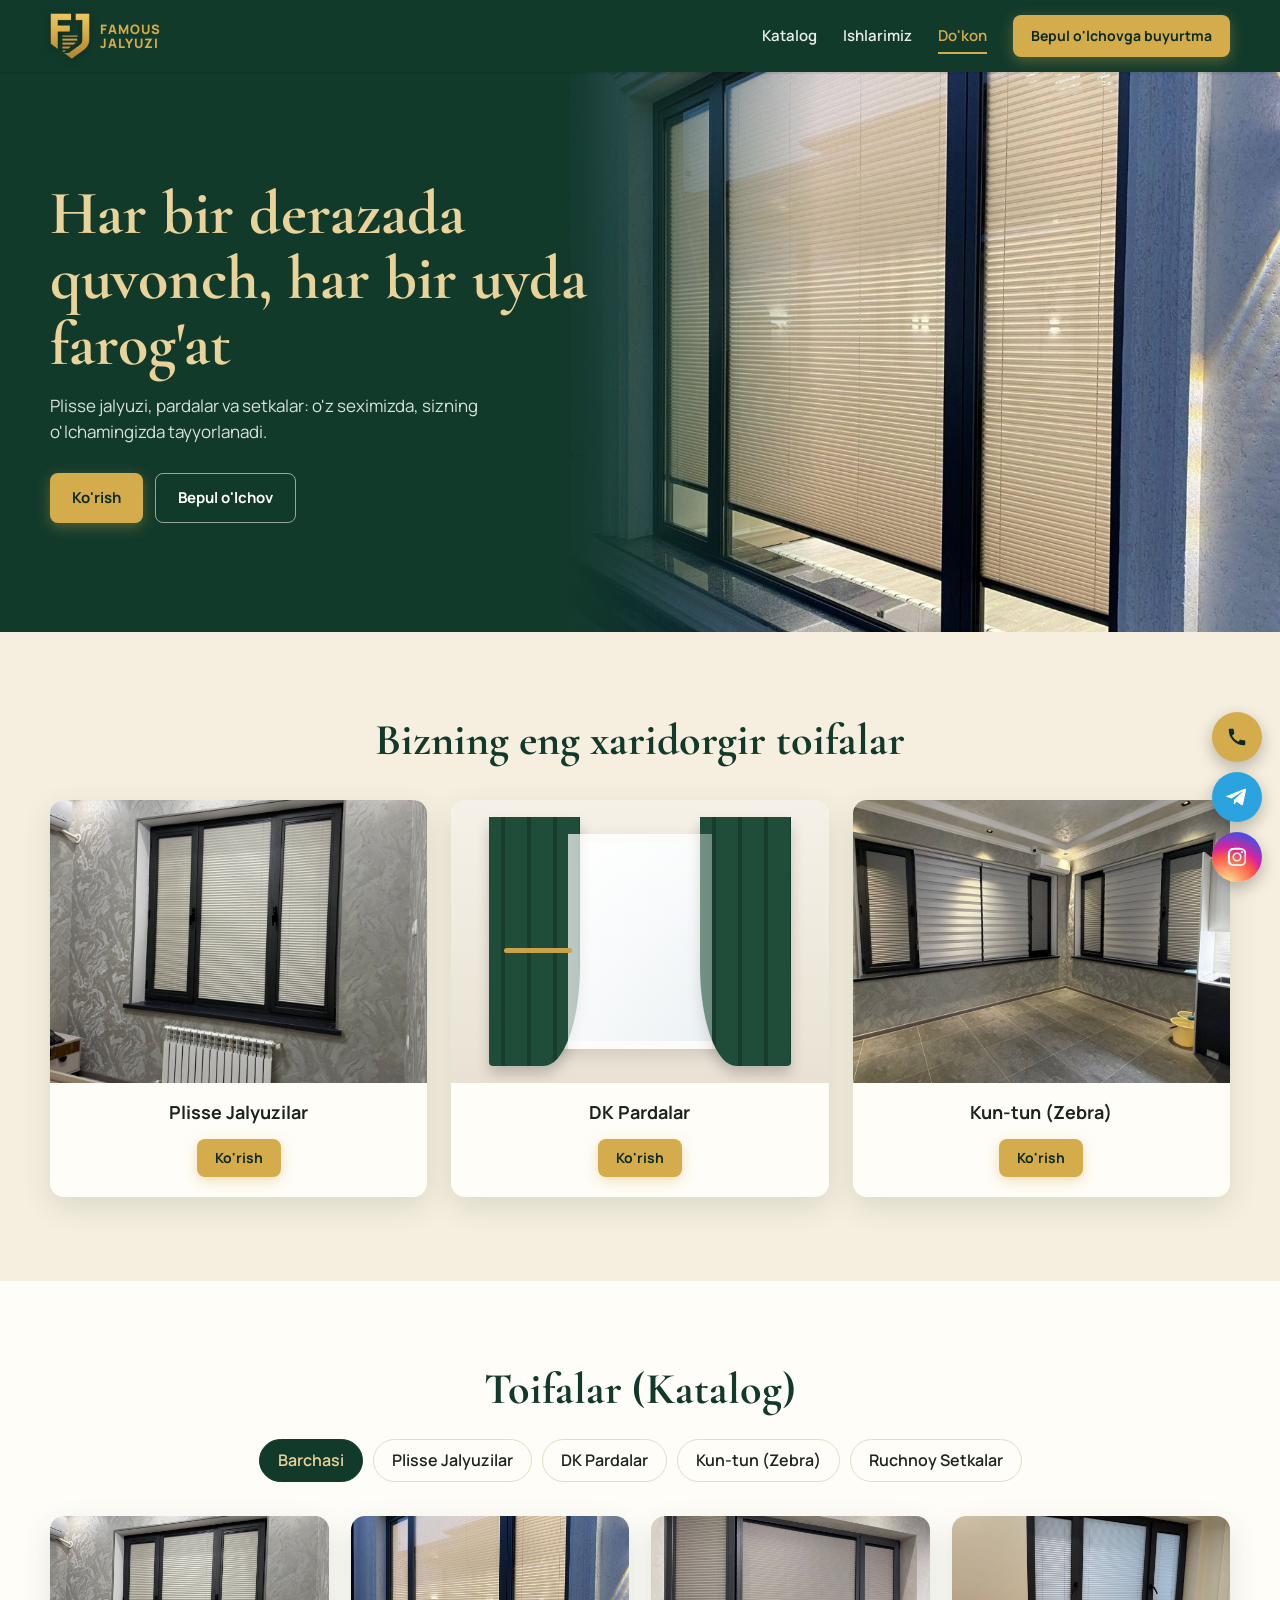
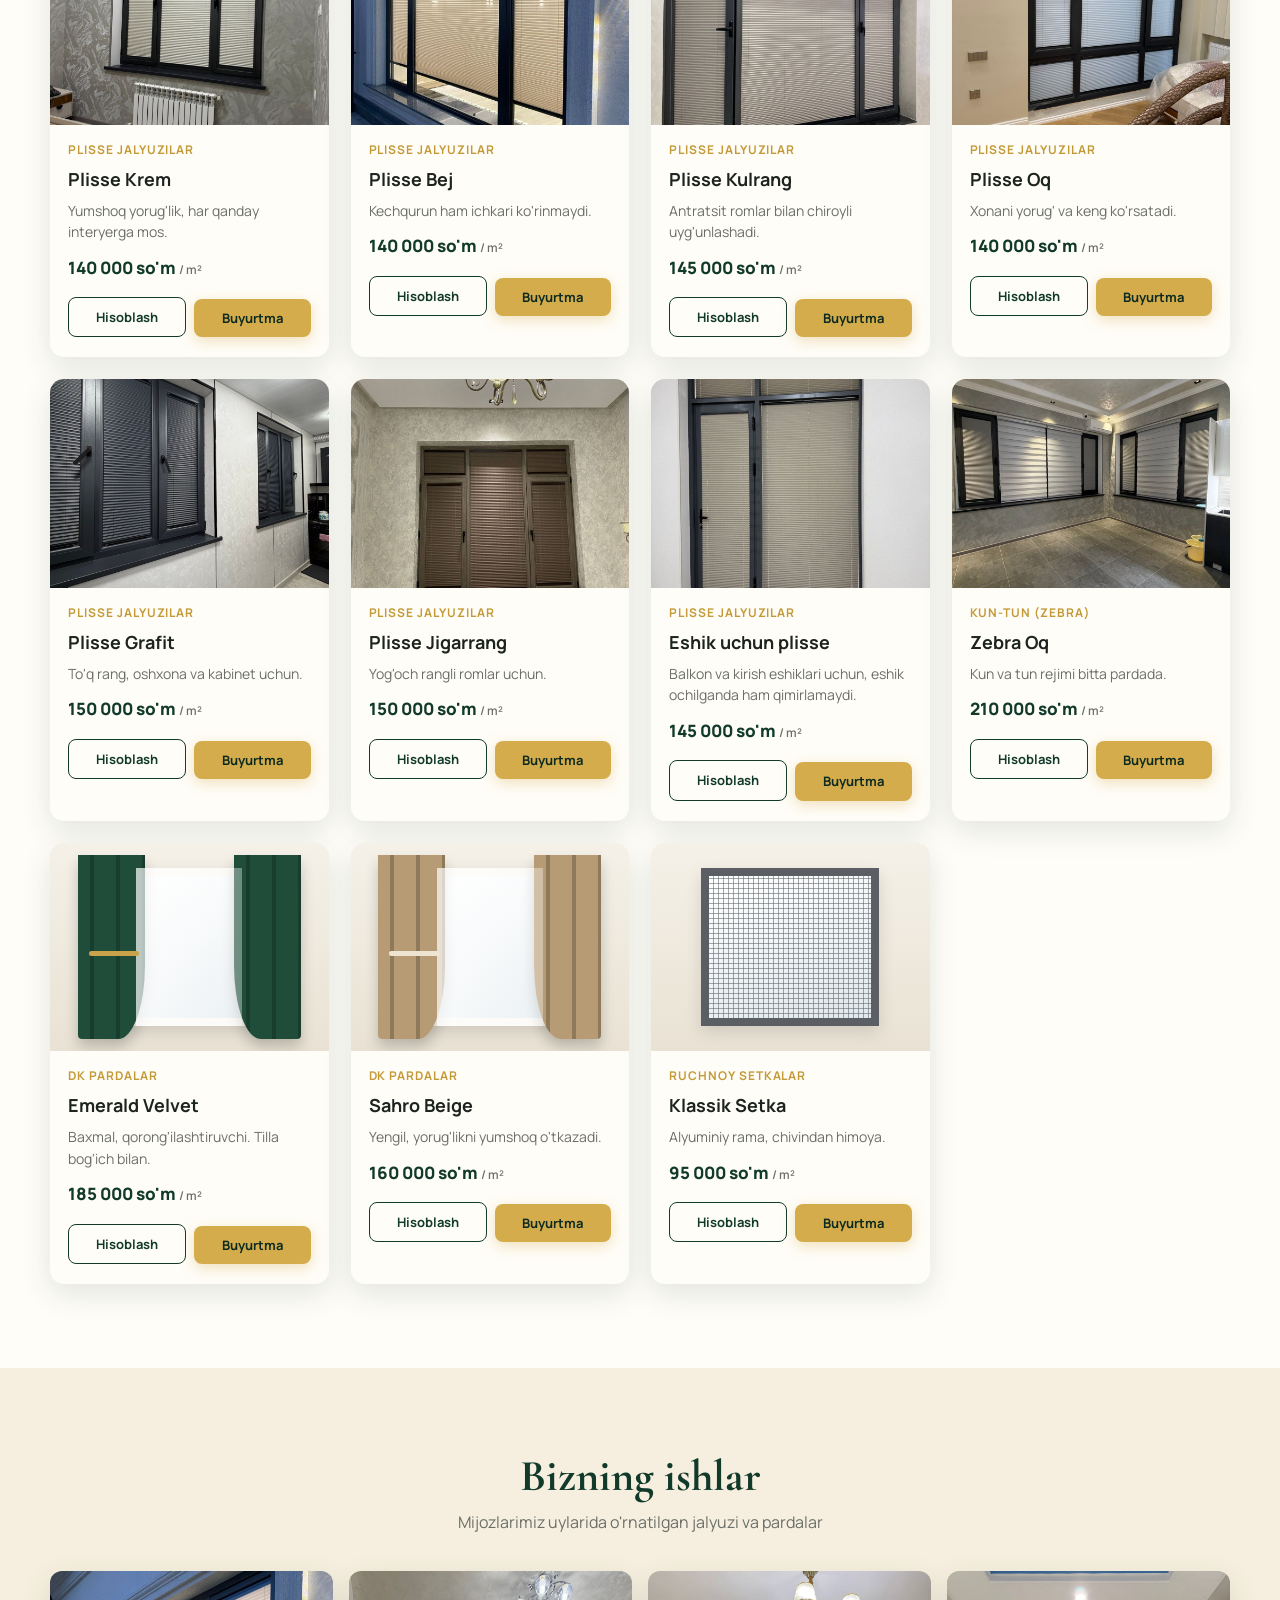
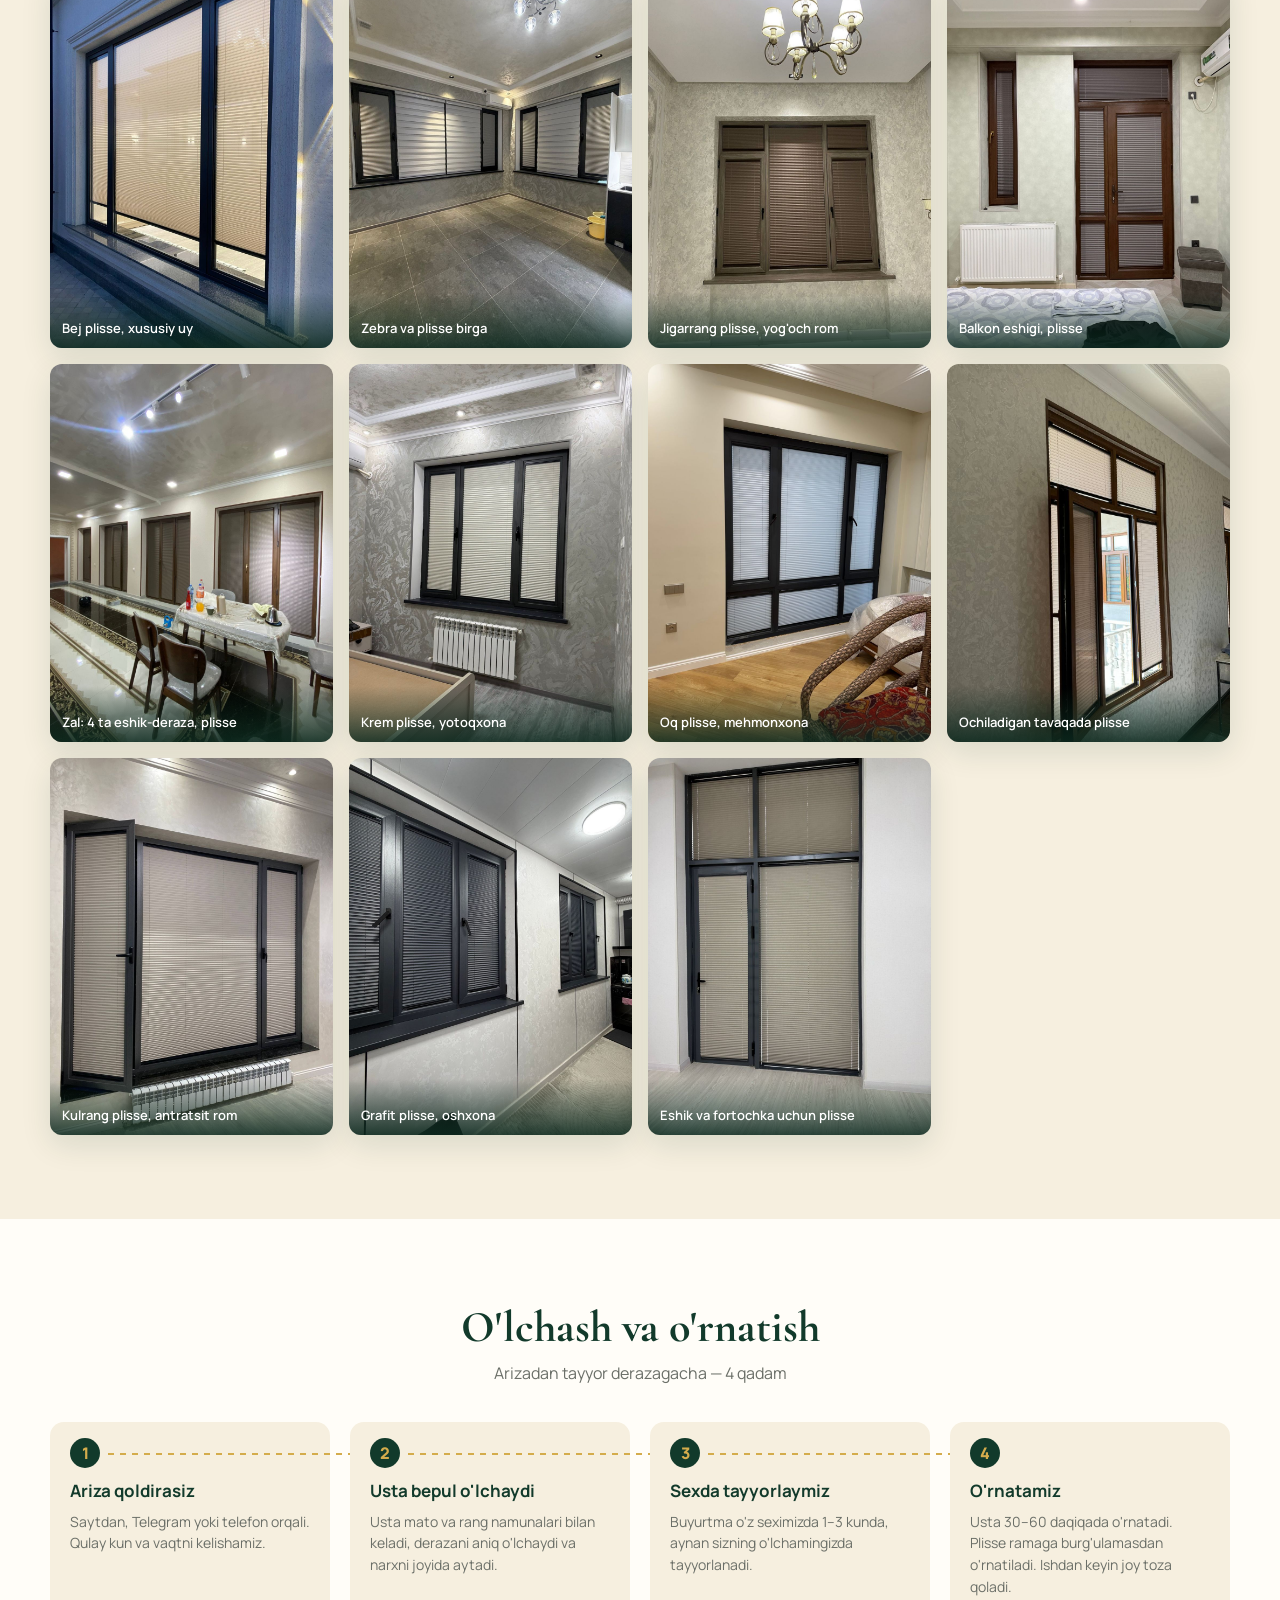
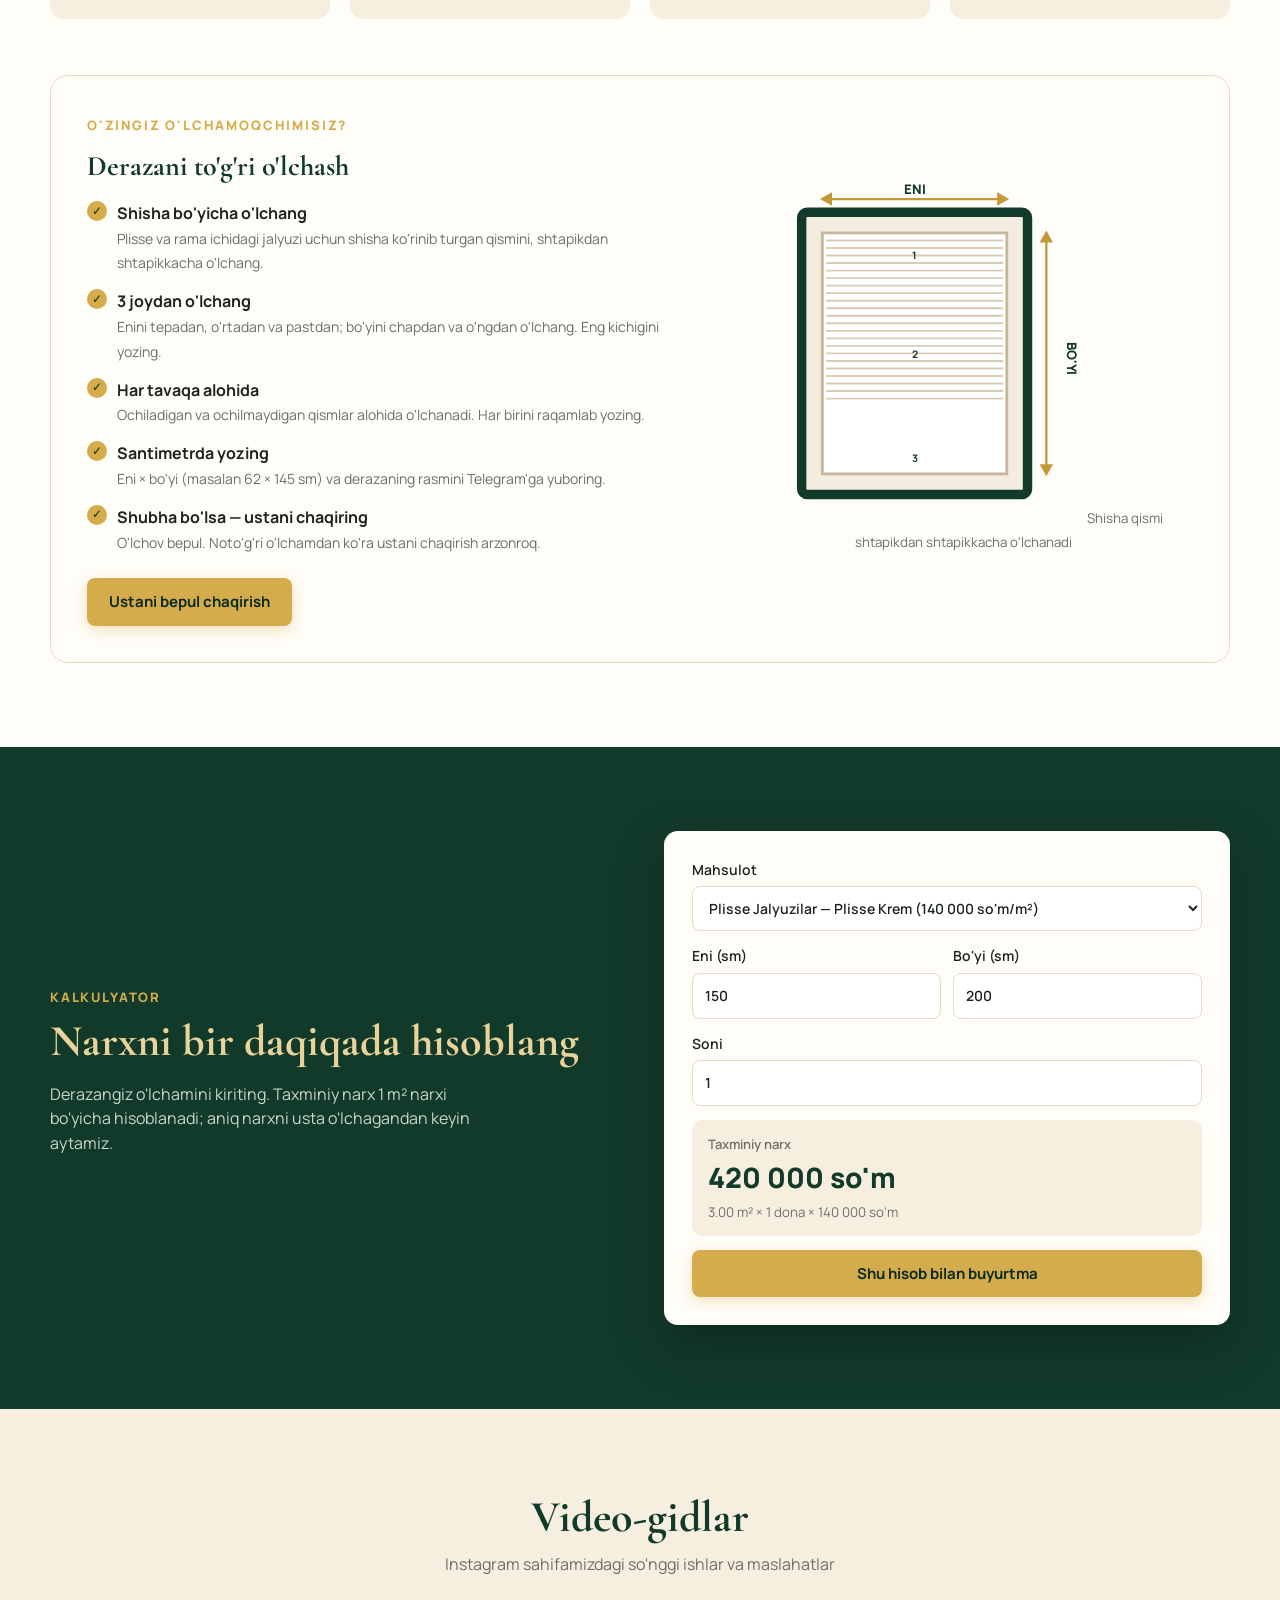
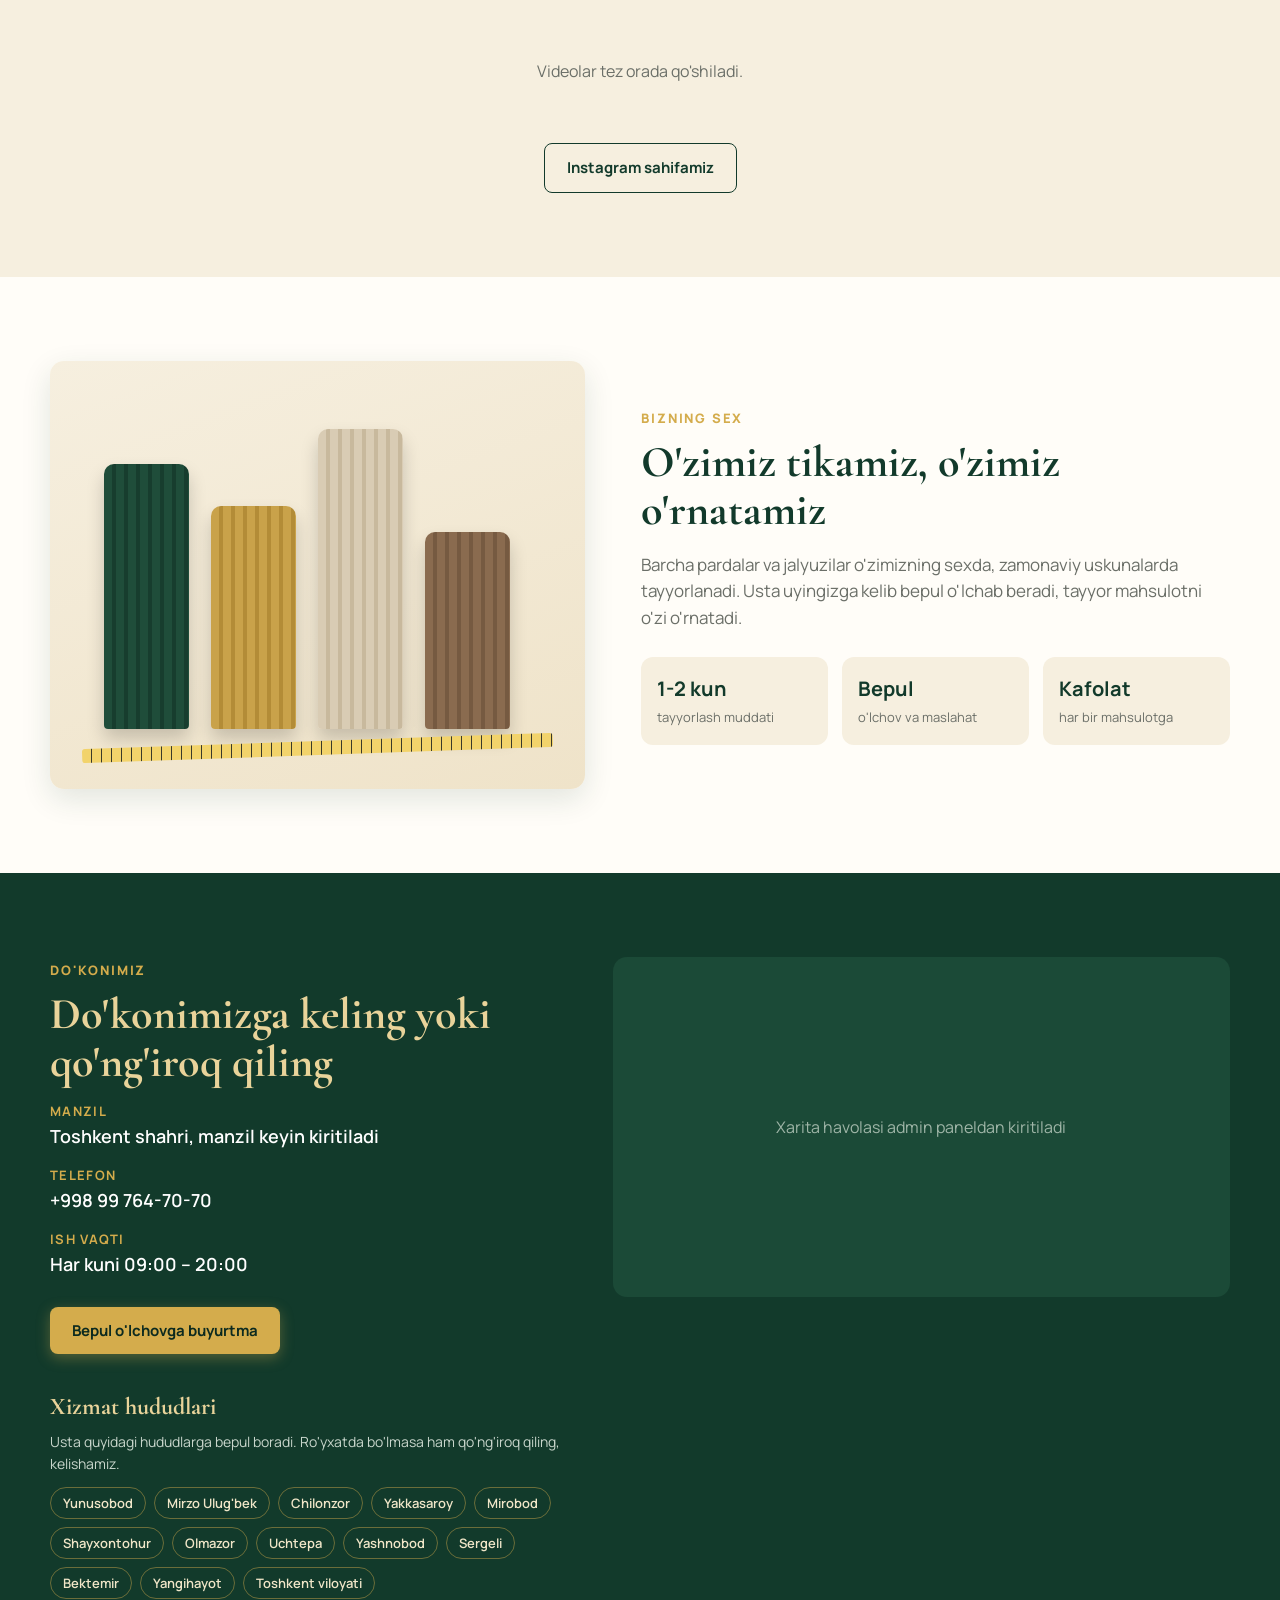
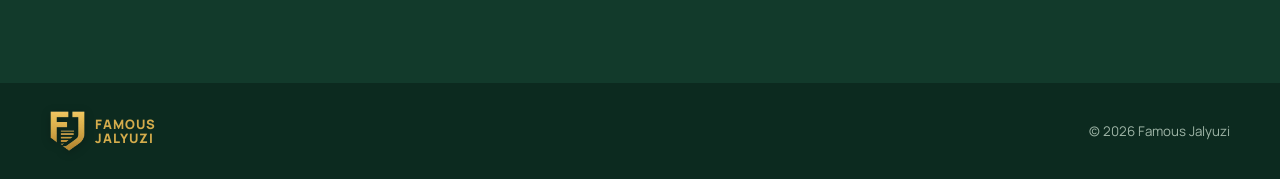
==== index.html @ e8de4184 "Famous Jalyuzi sayti va admin panel Statik sayt (data.json), admin panel, logotip, ishlar galereyasi" ====
<!doctype html>
<html lang="uz">
<head>
<meta charset="utf-8">
<meta name="viewport" content="width=device-width, initial-scale=1, viewport-fit=cover">
<title>Famous Jalyuzi | Pardalar, jalyuzi va setkalar</title>
<meta name="description" content="Famous Jalyuzi: DK pardalar, plisse jalyuzi, rulon pardalar va setkalar. O'z seximizda tikiladi, bepul o'lchov va o'rnatish.">
<meta name="theme-color" content="#123a2b">
<link rel="preconnect" href="https://fonts.googleapis.com">
<link rel="preconnect" href="https://fonts.gstatic.com" crossorigin>
<link href="https://fonts.googleapis.com/css2?family=Cormorant+Garamond:wght@600;700&family=Manrope:wght@400;500;600;700;800&display=swap" rel="stylesheet">
<link rel="icon" type="image/png" href="images/favicon.png">
<link rel="stylesheet" href="style.css">
</head>
<body>

<header class="hdr" id="hdr">
  <div class="wrap hdr__in">
    <a href="#top" class="logo" aria-label="Famous Jalyuzi">
      <img class="logo__img" src="images/logo.png" alt="" width="40" height="46">
      <span class="logo__t">FAMOUS<br>JALYUZI</span>
    </a>
    <nav class="nav" id="nav">
      <a href="#katalog">Katalog</a>
      <a href="#ishlar">Ishlarimiz</a>
      <a href="#dokon">Do'kon</a>
      <button class="btn btn--gold nav__cta" data-order>Bepul o'lchovga buyurtma</button>
    </nav>
    <button class="burger" id="burger" aria-label="Menyu" aria-expanded="false"><span></span><span></span><span></span></button>
  </div>
</header>

<main id="top">

  <section class="hero" id="hero">
    <div class="hero__art" id="heroArt" aria-hidden="true">
      <div class="room">
        <div class="win win--l"><i class="slats"></i></div>
        <div class="win win--r"><i class="slats"></i></div>
        <div class="drape drape--1"></div><div class="drape drape--2"></div><div class="drape drape--3"></div>
        <div class="sofa"></div><div class="lamp"></div>
      </div>
    </div>
    <div class="hero__shade"></div>
    <div class="wrap hero__in">
      <h1 id="heroTitle">Har bir derazada quvonch, har bir uyda farog'at</h1>
      <p id="heroText"></p>
      <div class="hero__btns">
        <a class="btn btn--gold" href="#katalog">Ko'rish</a>
        <button class="btn btn--ghost hide-sm" data-order>Bepul o'lchov</button>
      </div>
      <button class="btn btn--gold btn--wide show-sm" data-order>Bepul o'lchov</button>
    </div>
  </section>

  <section class="sec sec--cream" id="toifalar">
    <div class="wrap">
      <h2 class="h2 center">Bizning eng xaridorgir toifalar</h2>
      <div class="cats" id="featured"></div>
    </div>
  </section>

  <section class="sec" id="katalog">
    <div class="wrap">
      <h2 class="h2 center">Toifalar (Katalog)</h2>
      <div class="chips" id="chips" role="tablist"></div>
      <div class="grid" id="grid"></div>
      <p class="empty" id="empty" hidden>Bu toifada hozircha mahsulot yo'q.</p>
    </div>
  </section>

  <section class="sec sec--cream" id="ishlar">
    <div class="wrap">
      <h2 class="h2 center">Bizning ishlar</h2>
      <p class="sub center">Mijozlarimiz uylarida o'rnatilgan jalyuzi va pardalar</p>
      <div class="gal" id="gallery"></div>
    </div>
  </section>

  <section class="sec" id="ornatish">
    <div class="wrap">
      <h2 class="h2 center">O'lchash va o'rnatish</h2>
      <p class="sub center">Arizadan tayyor derazagacha — 4 qadam</p>
      <ol class="steps" id="steps"></ol>
      <div class="measure">
        <div class="measure__l">
          <span class="kicker">O'zingiz o'lchamoqchimisiz?</span>
          <h3 class="h3">Derazani to'g'ri o'lchash</h3>
          <ul class="tips" id="tips"></ul>
          <button class="btn btn--gold" data-order>Ustani bepul chaqirish</button>
        </div>
        <div class="measure__art" aria-hidden="true">
          <svg viewBox="0 0 340 360" role="img">
            <rect x="40" y="30" width="240" height="300" rx="6" fill="#f3ece0" stroke="#123a2b" stroke-width="10"/>
            <rect x="62" y="52" width="196" height="256" fill="#fff" stroke="#c9b79c" stroke-width="3"/>
            <g stroke="#d9ccb4" stroke-width="2"><line x1="66" y1="60" x2="254" y2="60"/><line x1="66" y1="68" x2="254" y2="68"/><line x1="66" y1="76" x2="254" y2="76"/><line x1="66" y1="84" x2="254" y2="84"/><line x1="66" y1="92" x2="254" y2="92"/><line x1="66" y1="100" x2="254" y2="100"/><line x1="66" y1="108" x2="254" y2="108"/><line x1="66" y1="116" x2="254" y2="116"/><line x1="66" y1="124" x2="254" y2="124"/><line x1="66" y1="132" x2="254" y2="132"/><line x1="66" y1="140" x2="254" y2="140"/><line x1="66" y1="148" x2="254" y2="148"/><line x1="66" y1="156" x2="254" y2="156"/><line x1="66" y1="164" x2="254" y2="164"/><line x1="66" y1="172" x2="254" y2="172"/><line x1="66" y1="180" x2="254" y2="180"/><line x1="66" y1="188" x2="254" y2="188"/><line x1="66" y1="196" x2="254" y2="196"/><line x1="66" y1="204" x2="254" y2="204"/><line x1="66" y1="212" x2="254" y2="212"/><line x1="66" y1="220" x2="254" y2="220"/><line x1="66" y1="228" x2="254" y2="228"/></g>
            <g stroke="#c39a37" stroke-width="2.5" fill="#c39a37">
              <line x1="62" y1="16" x2="258" y2="16"/><path d="M62 16l9-5v10zM258 16l-9-5v10z"/>
              <line x1="300" y1="52" x2="300" y2="308"/><path d="M300 52l-5 9h10zM300 308l-5-9h10z"/>
            </g>
            <text x="160" y="11" text-anchor="middle" font-family="Manrope" font-weight="800" font-size="14" fill="#123a2b">ENI</text>
            <text x="322" y="185" text-anchor="middle" font-family="Manrope" font-weight="800" font-size="14" fill="#123a2b" transform="rotate(90 322 185)">BO'YI</text>
            <g fill="#123a2b" font-family="Manrope" font-size="11" font-weight="700"><text x="160" y="80" text-anchor="middle">1</text><text x="160" y="185" text-anchor="middle">2</text><text x="160" y="295" text-anchor="middle">3</text></g>
          </svg>
          <small>Shisha qismi shtapikdan shtapikkacha o'lchanadi</small>
        </div>
      </div>
    </div>
  </section>

  <section class="sec sec--green" id="kalkulyator">
    <div class="wrap calc">
      <div class="calc__l">
        <span class="kicker">Kalkulyator</span>
        <h2 class="h2">Narxni bir daqiqada hisoblang</h2>
        <p>Derazangiz o'lchamini kiriting. Taxminiy narx 1 m² narxi bo'yicha hisoblanadi; aniq narxni usta o'lchagandan keyin aytamiz.</p>
      </div>
      <form class="calc__box" id="calcForm" onsubmit="return false">
        <label>Mahsulot
          <select id="cProd"></select>
        </label>
        <div class="row2">
          <label>Eni (sm)<input id="cW" type="number" min="20" max="1000" value="150" inputmode="numeric"></label>
          <label>Bo'yi (sm)<input id="cH" type="number" min="20" max="600" value="200" inputmode="numeric"></label>
        </div>
        <label>Soni<input id="cQ" type="number" min="1" max="50" value="1" inputmode="numeric"></label>
        <div class="calc__res"><span>Taxminiy narx</span><b id="cRes">0 so'm</b><small id="cArea"></small></div>
        <button type="button" class="btn btn--gold btn--wide" id="cOrder">Shu hisob bilan buyurtma</button>
      </form>
    </div>
  </section>

  <section class="sec sec--cream" id="videolar">
    <div class="wrap">
      <h2 class="h2 center">Video-gidlar</h2>
      <p class="sub center">Instagram sahifamizdagi so'nggi ishlar va maslahatlar</p>
      <div class="videos" id="videos"></div>
      <p class="empty" id="vEmpty" hidden>Videolar tez orada qo'shiladi.</p>
      <div class="center" id="igMore"></div>
    </div>
  </section>

  <section class="sec" id="sex">
    <div class="wrap sex">
      <div class="sex__art" aria-hidden="true">
        <div class="roll r1"></div><div class="roll r2"></div><div class="roll r3"></div><div class="roll r4"></div>
        <div class="tape"></div>
      </div>
      <div>
        <span class="kicker">Bizning Sex</span>
        <h2 class="h2">O'zimiz tikamiz, o'zimiz o'rnatamiz</h2>
        <p id="sexText"></p>
        <ul class="stats">
          <li><b>1-2 kun</b><span>tayyorlash muddati</span></li>
          <li><b>Bepul</b><span>o'lchov va maslahat</span></li>
          <li><b>Kafolat</b><span>har bir mahsulotga</span></li>
        </ul>
      </div>
    </div>
  </section>

  <section class="sec sec--green" id="dokon">
    <div class="wrap addr">
      <div>
        <span class="kicker">Do'konimiz</span>
        <h2 class="h2">Do'konimizga keling yoki qo'ng'iroq qiling</h2>
        <ul class="addr__list">
          <li><span>Manzil</span><b id="sAddr"></b></li>
          <li><span>Telefon</span><a id="sPhone" href="#"></a></li>
          <li><span>Ish vaqti</span><b id="sTime"></b></li>
        </ul>
        <button class="btn btn--gold" data-order>Bepul o'lchovga buyurtma</button>
        <div class="areas">
          <h3 class="h3">Xizmat hududlari</h3>
          <p id="areasNote"></p>
          <ul id="areas"></ul>
        </div>
      </div>
      <div class="map" id="map"><div class="map__ph">Xarita havolasi admin paneldan kiritiladi</div></div>
    </div>
  </section>
</main>

<footer class="ftr">
  <div class="wrap ftr__in">
    <span class="logo"><img class="logo__img" src="images/logo.png" alt="" width="40" height="46"><span class="logo__t">FAMOUS<br>JALYUZI</span></span>
    <small>&copy; <span id="year"></span> Famous Jalyuzi</small>
  </div>
</footer>

<div class="social" id="social" aria-label="Ijtimoiy tarmoqlar"></div>

<div class="lb" id="lb" aria-hidden="true">
  <button class="lb__x" data-lbx aria-label="Yopish">&times;</button>
  <button class="lb__n lb__p" data-lbn="-1" aria-label="Oldingi">&#8249;</button>
  <figure><img id="lbImg" alt=""><figcaption id="lbCap"></figcaption></figure>
  <button class="lb__n lb__nx" data-lbn="1" aria-label="Keyingi">&#8250;</button>
</div>

<div class="modal" id="modal" aria-hidden="true" role="dialog" aria-labelledby="mTitle">
  <div class="modal__bg" data-close></div>
  <form class="modal__box" id="orderForm">
    <button type="button" class="modal__x" data-close aria-label="Yopish">&times;</button>
    <h3 id="mTitle">Bepul o'lchovga buyurtma</h3>
    <p class="muted">Raqamingizni qoldiring, usta siz bilan bog'lanadi.</p>
    <label>Ismingiz<input name="name" required autocomplete="name"></label>
    <label>Telefon<input name="phone" required type="tel" autocomplete="tel" placeholder="+998"></label>
    <label>Izoh<textarea name="note" rows="3" id="oNote"></textarea></label>
    <button class="btn btn--gold btn--wide" type="submit">Yuborish</button>
    <p class="msg" id="oMsg" role="status"></p>
  </form>
</div>

<script src="app.js"></script>
</body>
</html>
---- style.css ----
:root{
  --green:#123a2b; --green-2:#1b4a37; --green-3:#0c2a1f;
  --gold:#d4ac4c; --gold-2:#c39a37; --gold-soft:#e9d39a;
  --cream:#f6efdf; --cream-2:#fbf7ee; --paper:#fffdf8;
  --ink:#1d2420; --muted:#6b6f68; --line:#e6dcc6;
  --r:14px; --sh:0 10px 30px rgba(18,58,43,.12);
}
*{box-sizing:border-box}
html{scroll-behavior:smooth}
body{margin:0;font-family:Manrope,system-ui,sans-serif;color:var(--ink);background:var(--paper);line-height:1.55;-webkit-font-smoothing:antialiased}
img{max-width:100%;display:block}
a{color:inherit}
button,input,select,textarea{font:inherit}
.wrap{width:min(1180px,100% - 40px);margin-inline:auto}
.center{text-align:center}
[hidden]{display:none!important}

/* buttons */
.btn{display:inline-flex;align-items:center;justify-content:center;gap:8px;border:0;border-radius:8px;padding:12px 22px;font-weight:700;font-size:15px;cursor:pointer;text-decoration:none;transition:transform .15s,background .2s,box-shadow .2s}
.btn:active{transform:translateY(1px)}
.btn--gold{background:var(--gold);color:var(--green-3);box-shadow:0 4px 14px rgba(212,172,76,.35)}
.btn--gold:hover{background:var(--gold-2)}
.btn--ghost{background:transparent;color:#fff;border:1.5px solid rgba(255,255,255,.55)}
.btn--ghost:hover{background:rgba(255,255,255,.1)}
.btn--wide{width:100%}
.btn--sm{padding:8px 18px;font-size:14px}

/* header */
.hdr{position:sticky;top:0;z-index:40;background:var(--green);color:#fff;box-shadow:0 2px 0 rgba(0,0,0,.08)}
.hdr__in{display:flex;align-items:center;justify-content:space-between;height:72px;gap:20px}
.logo{display:flex;align-items:center;gap:10px;text-decoration:none;color:var(--gold)}
.logo__mark{display:grid;place-items:center;width:40px;height:40px;border:2px solid var(--gold);border-radius:6px;font-family:"Cormorant Garamond",serif;font-weight:700;font-size:22px;letter-spacing:-1px}
.logo__t{font-weight:800;font-size:13px;line-height:1.1;letter-spacing:.08em}
.nav{display:flex;align-items:center;gap:26px}
.nav a{text-decoration:none;font-weight:600;font-size:15px;color:#e9efe9;position:relative;padding:6px 0}
.nav a:hover,.nav a.on{color:var(--gold)}
.nav a.on::after{content:"";position:absolute;left:0;right:0;bottom:0;height:2px;background:var(--gold)}
.nav__cta{padding:10px 18px;font-size:14px}
.burger{display:none;background:none;border:0;width:40px;height:40px;cursor:pointer;padding:8px}
.burger span{display:block;height:2px;background:#fff;margin:6px 0;border-radius:2px;transition:.25s}
.burger[aria-expanded="true"] span:nth-child(1){transform:translateY(8px) rotate(45deg)}
.burger[aria-expanded="true"] span:nth-child(2){opacity:0}
.burger[aria-expanded="true"] span:nth-child(3){transform:translateY(-8px) rotate(-45deg)}

/* hero */
.hero{position:relative;min-height:560px;display:flex;align-items:center;color:#fff;overflow:hidden;background:var(--green-3)}
.hero__art{position:absolute;inset:0;background-size:cover;background-position:70% 40%}
.hero__shade{position:absolute;inset:0;background:linear-gradient(90deg,rgba(12,42,31,.94) 0%,rgba(12,42,31,.78) 38%,rgba(12,42,31,.15) 75%,rgba(12,42,31,.05) 100%)}
.hero__in{position:relative;z-index:2;padding:80px 0}
.hero h1{font-family:"Cormorant Garamond",serif;font-weight:700;font-size:clamp(36px,5vw,62px);line-height:1.05;margin:0 0 16px;max-width:620px;color:var(--gold-soft)}
.hero p{max-width:480px;font-size:17px;color:#d8e2da;margin:0 0 28px}
.hero__btns{display:flex;gap:12px;flex-wrap:wrap}
.social{position:fixed;left:18px;bottom:18px;z-index:50;display:flex;flex-direction:column;gap:10px}
.social a{width:50px;height:50px;border-radius:50%;display:grid;place-items:center;box-shadow:0 6px 16px rgba(0,0,0,.25);transition:transform .2s}
.social a:hover{transform:scale(1.08)}
.social .tg{background:#2aa3df}
.social .ig{background:radial-gradient(circle at 30% 107%,#fdf497 0%,#fd5949 45%,#d6249f 60%,#285aeb 90%)}
.social .ph{background:var(--gold)}
.social svg{width:22px;height:22px;fill:#fff}
.social .ph svg{fill:var(--green-3)}

/* CSS-drawn room (default hero when no photo) */
.room{position:absolute;inset:0;background:linear-gradient(180deg,#e8dfcf 0%,#d9cdb8 62%,#b49a78 62%,#a68b69 100%)}
.win{position:absolute;top:12%;height:52%;background:linear-gradient(160deg,#fdfaf2,#e9eef0);border:10px solid #f3ece0;box-shadow:inset 0 0 0 2px #d6cbb6,0 8px 24px rgba(0,0,0,.12);overflow:hidden}
.win--l{left:47%;width:20%}
.win--r{left:71%;width:22%}
.slats{position:absolute;inset:0;bottom:22%;background:repeating-linear-gradient(180deg,#f1ead9 0 9px,#d7ccb5 9px 11px);box-shadow:0 4px 8px rgba(0,0,0,.1)}
.drape{position:absolute;top:8%;height:72%;width:6%;background:repeating-linear-gradient(90deg,#cdb895 0 10px,#bfa780 10px 14px,#d7c4a3 14px 22px);border-radius:0 0 6px 6px;box-shadow:0 6px 14px rgba(0,0,0,.15)}
.drape--1{left:43%}.drape--2{left:67.5%;width:3.5%}.drape--3{left:93.5%}
.sofa{position:absolute;left:52%;bottom:9%;width:34%;height:15%;background:linear-gradient(180deg,#eee6d8,#d9cfbe);border-radius:16px 16px 8px 8px;box-shadow:0 12px 24px rgba(0,0,0,.18)}
.sofa::before{content:"";position:absolute;left:8%;top:-38%;width:84%;height:55%;background:#e6dccb;border-radius:12px}
.lamp{position:absolute;left:89%;bottom:22%;width:2px;height:28%;background:#6b5b44}
.lamp::before{content:"";position:absolute;left:-14px;top:-18px;width:30px;height:22px;background:#f4ead4;border-radius:50% 50% 6px 6px;box-shadow:0 0 40px 12px rgba(255,230,170,.55)}

/* sections */
.sec{padding:84px 0}
.sec--cream{background:var(--cream)}
.sec--green{background:var(--green);color:#e9efe9}
.h2{font-family:"Cormorant Garamond",serif;font-weight:700;font-size:clamp(30px,3.6vw,44px);line-height:1.1;margin:0 0 14px;color:var(--green)}
.sec--green .h2{color:var(--gold-soft)}
.sub{color:var(--muted);margin:-4px 0 36px}
.kicker{display:inline-block;font-size:13px;font-weight:800;letter-spacing:.14em;text-transform:uppercase;color:var(--gold);margin-bottom:10px}

/* featured categories */
.cats{display:grid;grid-template-columns:repeat(3,1fr);gap:24px;margin-top:36px}
.card{background:var(--paper);border-radius:var(--r);overflow:hidden;box-shadow:var(--sh);display:flex;flex-direction:column;transition:transform .2s,box-shadow .2s}
.card:hover{transform:translateY(-4px);box-shadow:0 18px 40px rgba(18,58,43,.16)}
.card__img{aspect-ratio:4/3;position:relative;overflow:hidden;background:#eee}
.card__img img{width:100%;height:100%;object-fit:cover}
.card__b{padding:16px 18px 20px;text-align:center;display:flex;flex-direction:column;gap:12px;align-items:center;flex:1}
.card__b h3{margin:0;font-size:18px;font-weight:700;color:var(--ink)}
.card__b .btn{margin-top:auto}

/* catalog */
.chips{display:flex;flex-wrap:wrap;gap:10px;justify-content:center;margin:26px 0 34px}
.chip{border:1.5px solid var(--line);background:var(--paper);border-radius:999px;padding:8px 18px;font-weight:600;cursor:pointer;color:var(--ink)}
.chip.on{background:var(--green);border-color:var(--green);color:var(--gold-soft)}
.grid{display:grid;grid-template-columns:repeat(4,1fr);gap:22px}
.prod .card__b{text-align:left;align-items:stretch;gap:6px}
.prod .cat-l{font-size:12px;font-weight:700;color:var(--gold-2);text-transform:uppercase;letter-spacing:.08em}
.prod p{margin:0;font-size:14px;color:var(--muted)}
.price{font-weight:800;color:var(--green);font-size:17px;margin-top:6px}
.price small{font-weight:600;color:var(--muted);font-size:12px}
.prod .acts{display:flex;gap:8px;margin-top:10px}
.prod .acts .btn{flex:1;padding:9px 10px;font-size:13px}
.btn--line{background:transparent;border:1.5px solid var(--green);color:var(--green)}
.btn--line:hover{background:var(--green);color:#fff}
.empty{text-align:center;color:var(--muted);padding:30px 0}

/* drawn swatches (when no photo) */
.sw{position:absolute;inset:0;background:linear-gradient(180deg,#f5f1e8,#e9e2d4)}
.sw::before{content:"";position:absolute;left:18%;right:18%;top:12%;bottom:12%;background:linear-gradient(160deg,#fff,#dfe8ec);border:8px solid #fbf8f1;box-shadow:0 6px 16px rgba(0,0,0,.12)}
.sw i{position:absolute;display:block}
.sw--drape i{top:6%;bottom:6%;width:24%;background:repeating-linear-gradient(90deg,var(--c1) 0 12px,color-mix(in srgb,var(--c1) 78%,#000) 12px 16px,var(--c1) 16px 26px);box-shadow:0 8px 14px rgba(0,0,0,.2)}
.sw--drape i:nth-child(1){left:10%;border-radius:0 0 40% 4px}
.sw--drape i:nth-child(2){right:10%;border-radius:0 0 4px 40%}
.sw--drape i:nth-child(3){left:31%;right:31%;width:auto;top:12%;bottom:12%;background:linear-gradient(90deg,rgba(255,255,255,.7),rgba(255,255,255,.35));box-shadow:none}
.sw--drape i:nth-child(4){left:14%;top:52%;width:18%;height:5px;bottom:auto;background:var(--c2);border-radius:3px;box-shadow:none}
.sw--pleat i:nth-child(1){left:calc(18% + 8px);right:calc(18% + 8px);top:calc(12% + 8px);height:62%;background:repeating-linear-gradient(180deg,var(--c2) 0 7px,var(--c1) 7px 9px)}
.sw--roll i:nth-child(1){left:calc(18% + 8px);right:calc(18% + 8px);top:calc(12% + 8px);height:55%;background:linear-gradient(180deg,var(--c1),color-mix(in srgb,var(--c1) 85%,#000))}
.sw--roll i:nth-child(2){left:calc(18% + 4px);right:calc(18% + 4px);top:calc(12% + 4px);height:10px;background:#cfc8bb;border-radius:5px}
.sw--zebra i:nth-child(1){left:calc(18% + 8px);right:calc(18% + 8px);top:calc(12% + 8px);height:68%;background:repeating-linear-gradient(180deg,var(--c1) 0 14px,rgba(255,255,255,.55) 14px 26px)}
.sw--mesh i:nth-child(1){left:calc(18% + 8px);right:calc(18% + 8px);top:calc(12% + 8px);bottom:calc(12% + 8px);background:repeating-linear-gradient(0deg,transparent 0 4px,color-mix(in srgb,var(--c1) 55%,transparent) 4px 5px),repeating-linear-gradient(90deg,transparent 0 4px,color-mix(in srgb,var(--c1) 55%,transparent) 4px 5px)}
.sw--mesh::before{border-color:var(--c1)}
.sw--slats i:nth-child(1){left:calc(18% + 8px);right:calc(18% + 8px);top:calc(12% + 8px);height:70%;background:repeating-linear-gradient(180deg,var(--c1) 0 8px,var(--c2) 8px 10px)}

/* calculator */
.calc{display:grid;grid-template-columns:1fr 1fr;gap:48px;align-items:center}
.calc__l p{color:#c9d6cc;max-width:440px}
.calc__box{background:var(--paper);color:var(--ink);border-radius:var(--r);padding:28px;box-shadow:0 20px 50px rgba(0,0,0,.25);display:grid;gap:14px}
label{display:grid;gap:6px;font-size:14px;font-weight:600;color:var(--ink)}
input,select,textarea{width:100%;border:1.5px solid var(--line);border-radius:8px;padding:11px 12px;background:#fff;color:var(--ink);outline:none;transition:border .2s}
input:focus,select:focus,textarea:focus{border-color:var(--gold)}
.row2{display:grid;grid-template-columns:1fr 1fr;gap:12px}
.calc__res{background:var(--cream);border-radius:10px;padding:14px 16px;display:grid;gap:2px}
.calc__res span{font-size:13px;color:var(--muted);font-weight:600}
.calc__res b{font-size:28px;color:var(--green);font-weight:800}
.calc__res small{color:var(--muted)}

/* videos */
.videos{display:grid;grid-template-columns:repeat(3,1fr);gap:22px;align-items:start}
.video{background:#fff;border-radius:var(--r);overflow:hidden;box-shadow:var(--sh)}
.video .instagram-media{margin:0!important;min-width:0!important;width:100%!important;max-width:100%!important;border:0!important;box-shadow:none!important}
.video__t{padding:10px 14px 14px;font-weight:700;font-size:15px}
.video__fb{display:flex;flex-direction:column;align-items:center;justify-content:center;gap:10px;aspect-ratio:9/12;background:linear-gradient(135deg,var(--green),var(--green-3));color:var(--gold-soft);text-decoration:none;font-weight:700}
.video__fb svg{width:54px;height:54px;fill:var(--gold)}
#igMore{margin-top:30px}

/* workshop */
.sex{display:grid;grid-template-columns:1fr 1.1fr;gap:56px;align-items:center}
.sex p{color:var(--muted);font-size:17px}
.sex__art{position:relative;aspect-ratio:5/4;border-radius:var(--r);background:linear-gradient(160deg,var(--cream),#efe3c9);overflow:hidden;box-shadow:var(--sh)}
.roll{position:absolute;bottom:14%;width:16%;height:62%;border-radius:10px 10px 4px 4px;box-shadow:0 10px 18px rgba(0,0,0,.18)}
.r1{left:10%;background:repeating-linear-gradient(90deg,#1f4d3a 0 8px,#173d2e 8px 12px)}
.r2{left:30%;height:52%;background:repeating-linear-gradient(90deg,#c9a24a 0 8px,#b38c37 8px 12px)}
.r3{left:50%;height:70%;background:repeating-linear-gradient(90deg,#d9ccb4 0 8px,#c8b99d 8px 12px)}
.r4{left:70%;height:46%;background:repeating-linear-gradient(90deg,#8a6b4f 0 8px,#765a41 8px 12px)}
.tape{position:absolute;left:6%;right:6%;bottom:8%;height:14px;background:repeating-linear-gradient(90deg,#f2d36b 0 9px,#3a3a2a 9px 10px);border-radius:3px;transform:rotate(-2deg)}
.stats{list-style:none;padding:0;margin:26px 0 0;display:grid;grid-template-columns:repeat(3,1fr);gap:14px}
.stats li{background:var(--cream);border-radius:12px;padding:16px}
.stats b{display:block;font-size:20px;color:var(--green)}
.stats span{font-size:13px;color:var(--muted)}

/* address */
.addr{display:grid;grid-template-columns:1fr 1.2fr;gap:48px;align-items:center}
.addr__list{list-style:none;padding:0;margin:10px 0 28px;display:grid;gap:14px}
.addr__list li{display:grid;gap:2px}
.addr__list span{font-size:13px;color:var(--gold);font-weight:700;text-transform:uppercase;letter-spacing:.1em}
.addr__list b,.addr__list a{font-size:18px;font-weight:600;color:#fff;text-decoration:none}
.map{border-radius:var(--r);overflow:hidden;min-height:340px;background:var(--green-2);display:grid}
.map iframe{width:100%;height:100%;min-height:340px;border:0}
.map__ph{display:grid;place-items:center;color:#9fb5a7;padding:30px;text-align:center}

.ftr{background:var(--green-3);color:#9fb5a7;padding:28px 0}
.ftr__in{display:flex;justify-content:space-between;align-items:center;gap:20px}

/* modal */
.modal{position:fixed;inset:0;z-index:60;display:none;place-items:center;padding:20px}
.modal.open{display:grid}
.modal__bg{position:absolute;inset:0;background:rgba(8,24,18,.6);backdrop-filter:blur(3px)}
.modal__box{position:relative;background:var(--paper);border-radius:16px;padding:30px;width:min(440px,100%);display:grid;gap:14px;box-shadow:0 30px 80px rgba(0,0,0,.35)}
.modal__box h3{margin:0;font-family:"Cormorant Garamond",serif;font-size:30px;color:var(--green)}
.modal__x{position:absolute;right:12px;top:8px;background:none;border:0;font-size:30px;cursor:pointer;color:var(--muted)}
.muted{color:var(--muted);margin:-6px 0 4px}
.msg{margin:0;font-weight:600;color:var(--green);min-height:1em}

.show-sm{display:none}

@media (max-width:1060px){
  .grid{grid-template-columns:repeat(3,1fr)}
  .nav{gap:18px}
}
@media (max-width:900px){
  .burger{display:block}
  .nav{position:fixed;top:72px;left:0;right:0;flex-direction:column;align-items:stretch;gap:0;background:var(--green);padding:10px 20px 22px;transform:translateY(-120%);transition:transform .3s;box-shadow:0 20px 30px rgba(0,0,0,.25);z-index:-1}
  .nav.open{transform:none}
  .nav a{padding:14px 0;border-bottom:1px solid rgba(255,255,255,.08)}
  .nav a.on::after{display:none}
  .nav__cta{margin-top:14px}
  .cats{grid-template-columns:repeat(3,1fr);gap:14px}
  .grid,.videos{grid-template-columns:repeat(2,1fr)}
  .calc,.sex,.addr{grid-template-columns:1fr;gap:32px}
}
@media (max-width:640px){
  .hdr__in{height:64px}
  .nav{top:64px}
  .hero{min-height:auto;flex-direction:column;align-items:stretch}
  .hero__art{position:relative;inset:auto;height:280px;order:2}
  .hero__shade{display:none}
  .hero__in{order:1;padding:28px 0 20px;background:var(--green)}
  .hero h1{font-size:32px}
  .hero p{font-size:15px;margin-bottom:0}
  .hero__btns{display:none}
  .show-sm{display:flex;order:3;margin-top:0}
  .hero > .show-sm{width:min(100% - 40px,1180px);margin:16px auto 22px}
  .hide-sm{display:none}
  .social{left:12px;bottom:12px;gap:8px}
  .social a{width:46px;height:46px}
  .sec{padding:56px 0}
  .cats{display:flex;overflow-x:auto;scroll-snap-type:x mandatory;margin-inline:-20px;padding:6px 20px 14px}
  .cats .card{flex:0 0 70%;scroll-snap-align:start}
  .grid{gap:12px}
  .prod .acts{flex-direction:column}
  .videos{grid-template-columns:1fr}
  .stats{grid-template-columns:1fr}
  .ftr__in{flex-direction:column}
}

/* gallery */
.gal{columns:4 240px;column-gap:16px}
.gal figure{margin:0 0 16px;break-inside:avoid;position:relative;border-radius:12px;overflow:hidden;cursor:zoom-in;box-shadow:var(--sh)}
.gal img{width:100%;height:auto;transition:transform .4s}
.gal figure:hover img{transform:scale(1.04)}
.gal figcaption{position:absolute;left:0;right:0;bottom:0;padding:26px 12px 10px;color:#fff;font-size:13px;font-weight:600;background:linear-gradient(transparent,rgba(12,42,31,.85))}
.lb{position:fixed;inset:0;z-index:70;background:rgba(6,20,14,.93);display:none;align-items:center;justify-content:center;padding:20px}
.lb.open{display:flex}
.lb figure{margin:0;max-width:min(92vw,900px);text-align:center}
.lb img{max-height:82vh;width:auto;margin:auto;border-radius:10px}
.lb figcaption{color:#e9d39a;margin-top:10px;font-weight:600}
.lb__x{position:absolute;top:10px;right:16px;background:none;border:0;color:#fff;font-size:40px;cursor:pointer}
.lb__n{position:absolute;top:50%;transform:translateY(-50%);width:48px;height:48px;border-radius:50%;border:0;background:rgba(255,255,255,.12);color:#fff;font-size:32px;cursor:pointer}
.lb__p{left:14px}.lb__nx{right:14px}

/* install steps */
.h3{font-family:"Cormorant Garamond",serif;font-weight:700;font-size:28px;margin:0 0 12px;color:var(--green)}
.steps{list-style:none;padding:0;margin:36px 0 56px;display:grid;grid-template-columns:repeat(4,1fr);gap:20px;counter-reset:st}
.steps li{position:relative;background:var(--cream);border-radius:var(--r);padding:56px 20px 22px;counter-increment:st}
.steps li::before{content:counter(st);position:absolute;top:16px;left:20px;width:30px;height:30px;border-radius:50%;background:var(--green);color:var(--gold);font-weight:800;display:grid;place-items:center}
.steps li:not(:last-child)::after{content:"";position:absolute;top:31px;left:58px;right:-20px;height:2px;background:repeating-linear-gradient(90deg,var(--gold) 0 6px,transparent 6px 12px)}
.steps b{display:block;font-size:17px;margin-bottom:6px;color:var(--green)}
.steps p{margin:0;color:var(--muted);font-size:14px}
.measure{display:grid;grid-template-columns:1.3fr 1fr;gap:48px;align-items:center;background:var(--paper);border:1.5px solid var(--line);border-radius:18px;padding:36px}
.tips{list-style:none;padding:0;margin:0 0 24px;display:grid;gap:14px}
.tips li{padding-left:30px;position:relative}
.tips li::before{content:"✓";position:absolute;left:0;top:0;width:20px;height:20px;border-radius:50%;background:var(--gold);color:var(--green-3);font-size:12px;font-weight:800;display:grid;place-items:center}
.tips b{display:block;color:var(--ink)}
.tips span{color:var(--muted);font-size:14px}
.measure__art{text-align:center}
.measure__art svg{width:100%;max-width:320px;height:auto}
.measure__art small{color:var(--muted)}

/* areas */
.areas{margin-top:34px}
.areas .h3{color:var(--gold-soft);font-size:24px;margin-bottom:6px}
.areas p{color:#c9d6cc;font-size:14px;margin:0 0 12px}
.areas ul{list-style:none;padding:0;margin:0;display:flex;flex-wrap:wrap;gap:8px}
.areas li{border:1px solid rgba(212,172,76,.45);color:#f0e6c8;border-radius:999px;padding:5px 12px;font-size:13px;font-weight:600}
.addr{align-items:start}

@media (max-width:900px){
  .burger{display:block}
  .nav{position:fixed;top:72px;left:0;right:0;flex-direction:column;align-items:stretch;gap:0;background:var(--green);padding:10px 20px 22px;transform:translateY(-120%);transition:transform .3s;box-shadow:0 20px 30px rgba(0,0,0,.25);z-index:-1}
  .nav.open{transform:none}
  .nav a{padding:14px 0;border-bottom:1px solid rgba(255,255,255,.08)}
  .nav a.on::after{display:none}
  .nav__cta{margin-top:14px}
}
@media (max-width:900px){
  .steps{grid-template-columns:repeat(2,1fr)}
  .steps li::after{display:none}
  .measure{grid-template-columns:1fr;padding:24px}
}
@media (max-width:640px){
  .steps{grid-template-columns:1fr}
  .gal{columns:2 140px;column-gap:10px}
  .gal figure{margin-bottom:10px}
  .lb__n{display:none}
}

/* hero: rasm o'ng tomonda (desktop) */
@media (min-width:641px){
  .hero{background:var(--green)}
  .hero__art{left:44%;background-position:center 45%}
  .hero__shade{background:linear-gradient(90deg,var(--green) 0%,var(--green) 44%,rgba(18,58,43,.55) 52%,rgba(18,58,43,0) 64%)}
}

.social a{position:relative}
.social .ph{animation:ring 2.4s infinite}
@keyframes ring{0%,100%{box-shadow:0 0 0 0 rgba(212,172,76,.6),0 6px 16px rgba(0,0,0,.25)}50%{box-shadow:0 0 0 10px rgba(212,172,76,0),0 6px 16px rgba(0,0,0,.25)}}
.social a span{position:absolute;left:60px;top:50%;transform:translateY(-50%);white-space:nowrap;background:var(--green);color:#fff;font-size:13px;font-weight:700;padding:6px 10px;border-radius:6px;opacity:0;pointer-events:none;transition:opacity .2s}
.social a:hover span{opacity:1}
@media (prefers-reduced-motion:reduce){.social .ph{animation:none}}

/* ijtimoiy tugmalar: o'ng pastda */
.social{left:auto;right:18px}
.social a span{left:auto;right:60px}
@media (max-width:640px){ .social{left:auto;right:12px} }

/* logotip */
.logo__img{height:46px;width:auto;display:block;filter:drop-shadow(0 2px 4px rgba(0,0,0,.25))}
.ftr .logo__img{height:40px}
@media (max-width:640px){ .logo__img{height:40px} }
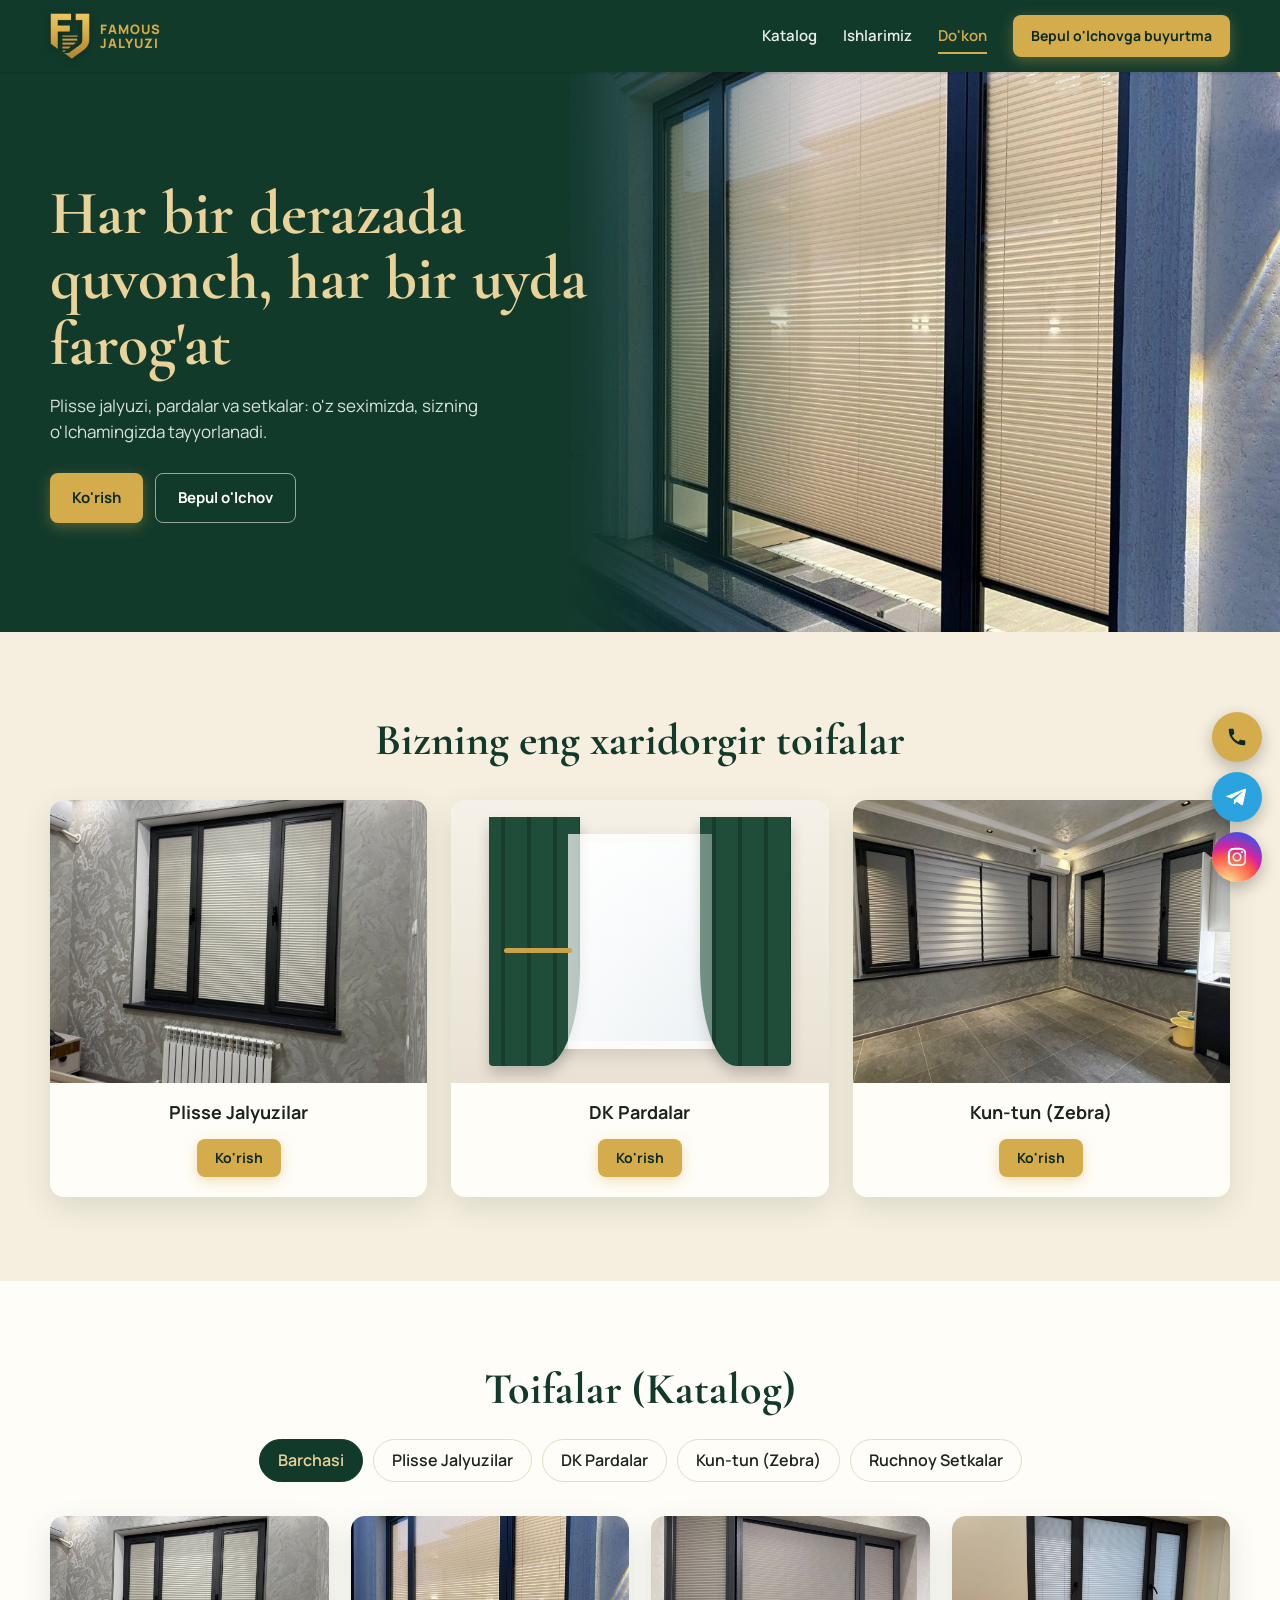
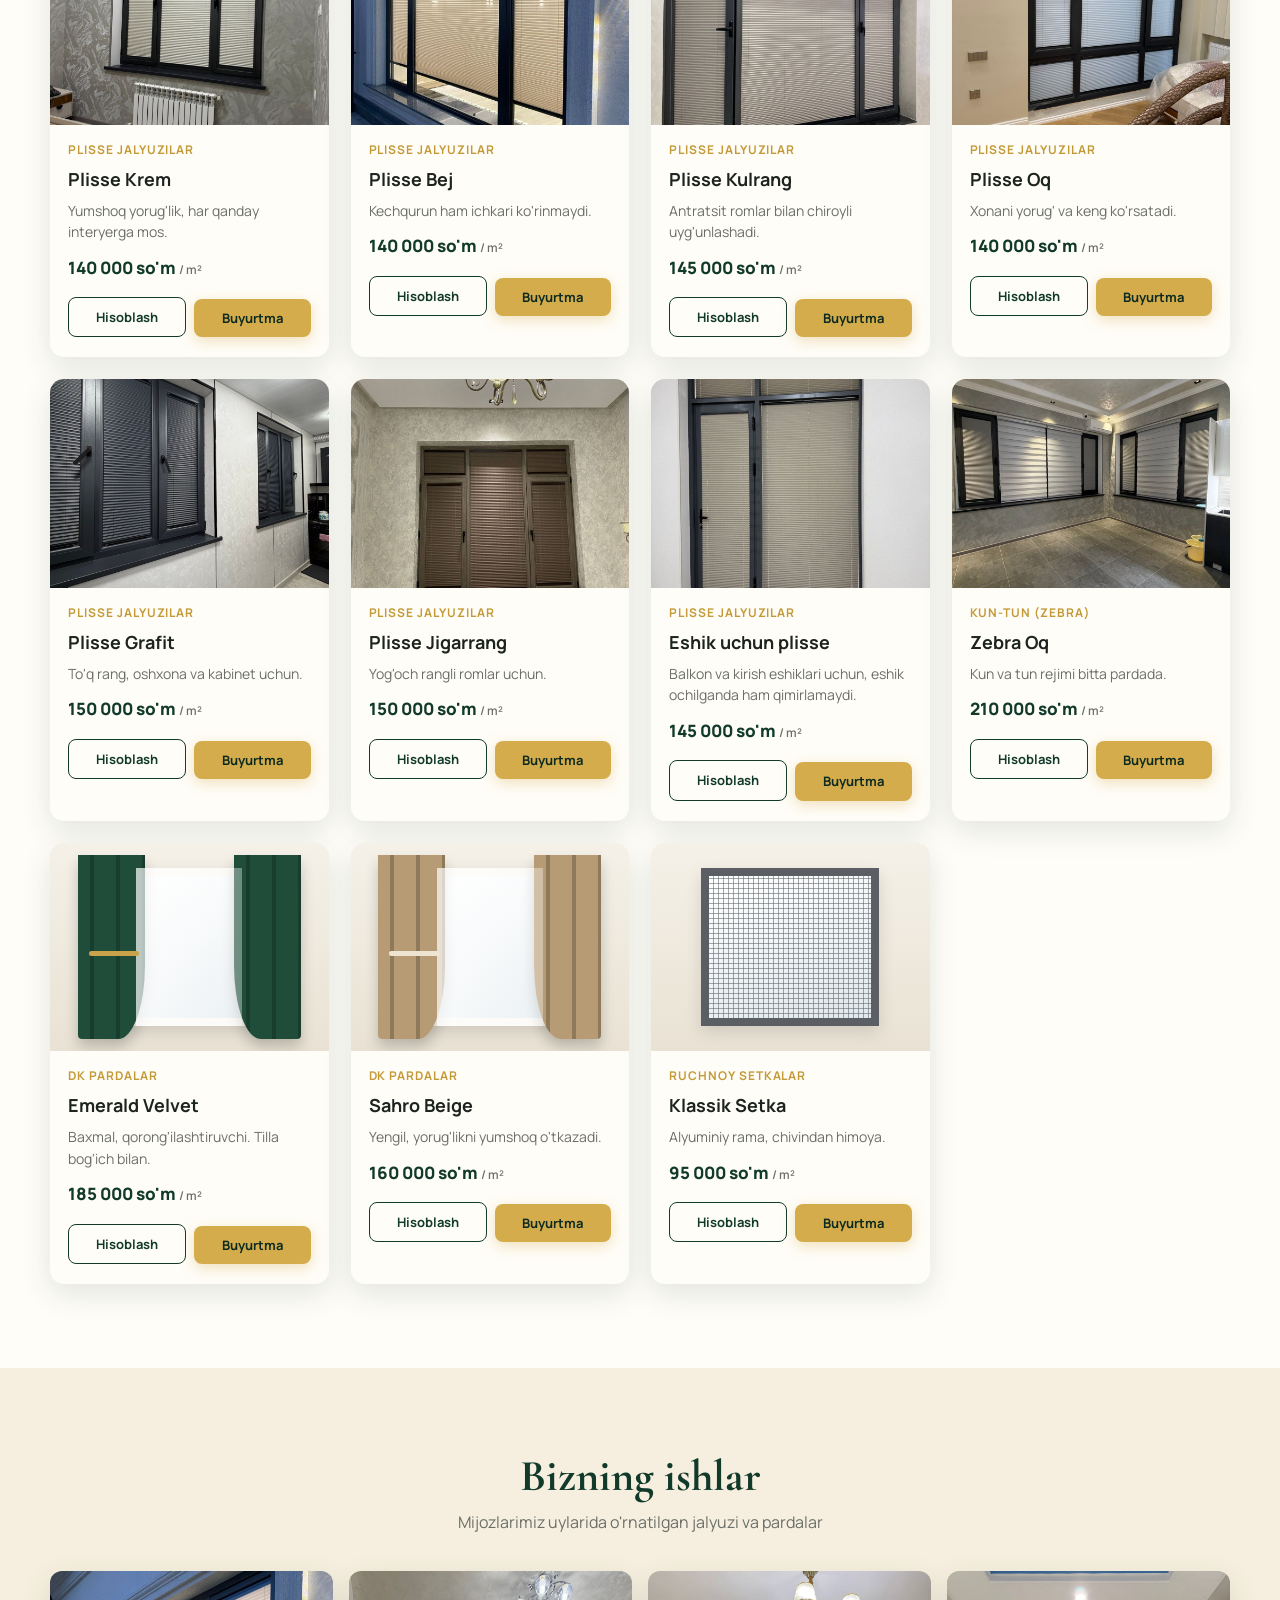
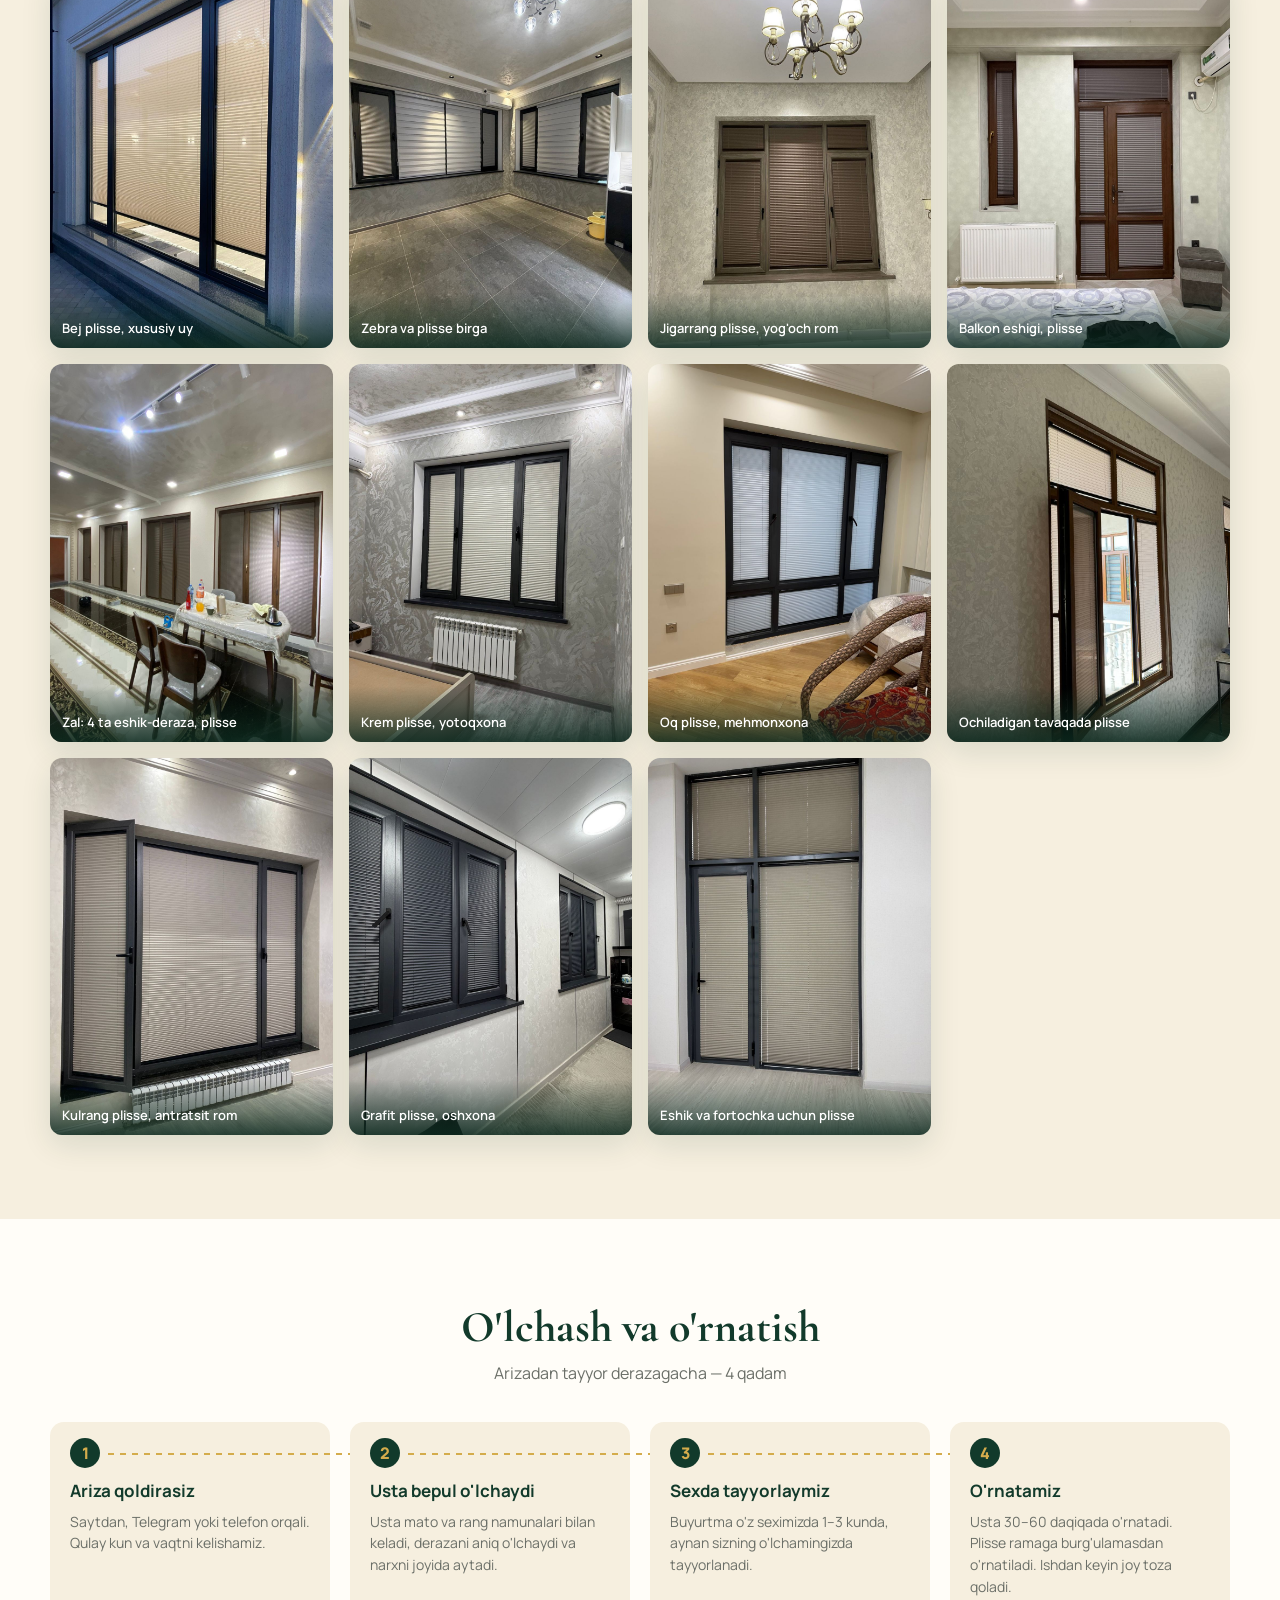
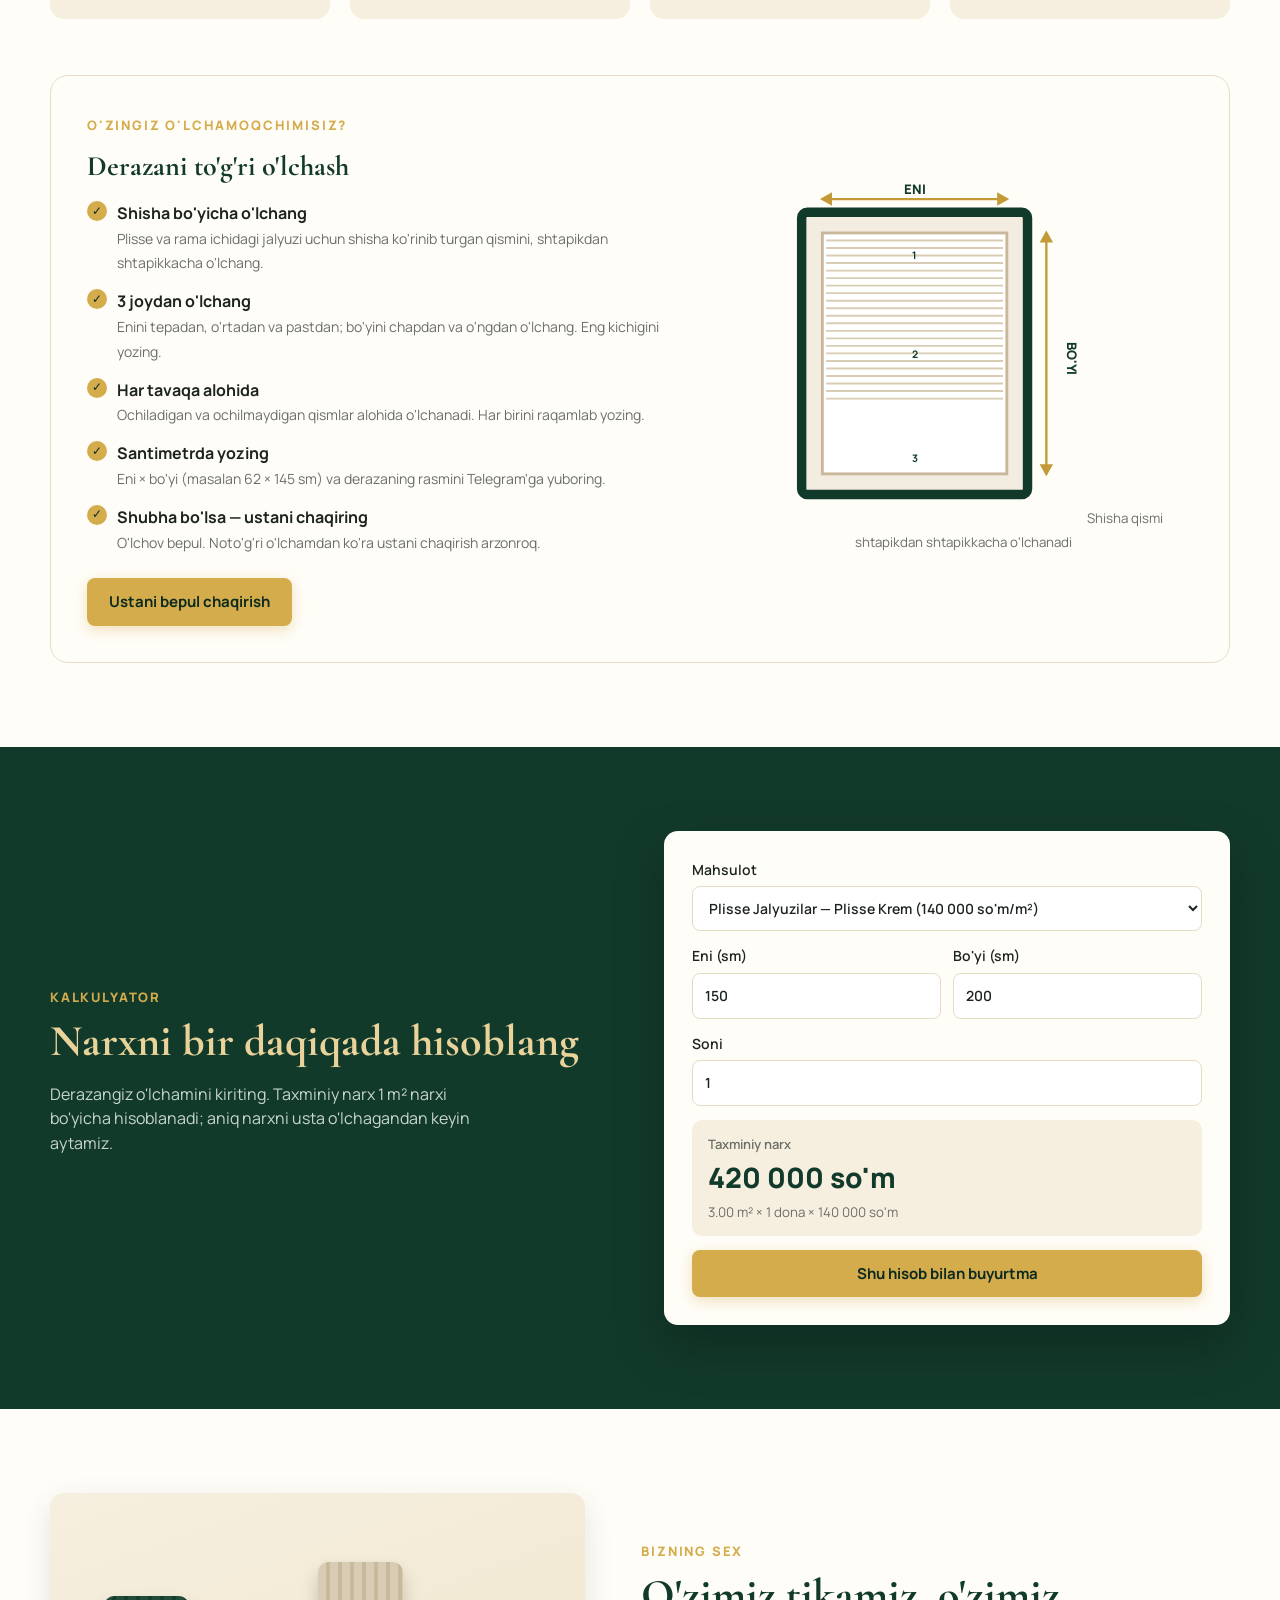
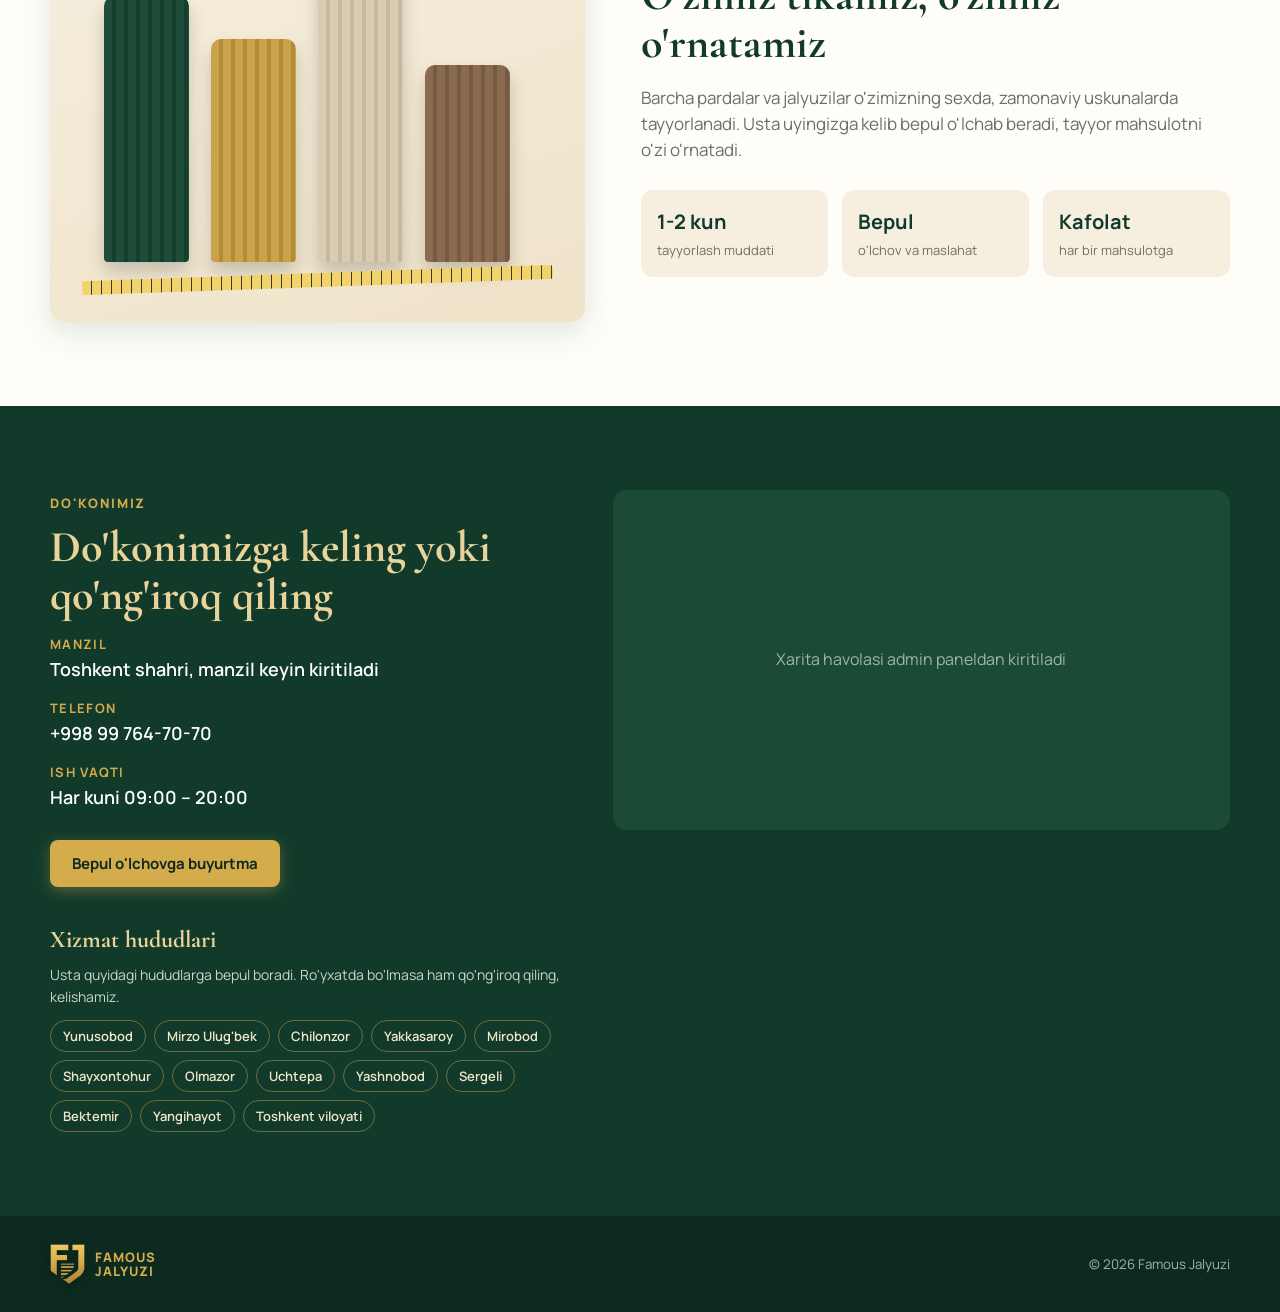
==== commit 553e4f17: "Instagram videolar: faqat video ko'rinadi, menyuga Videolar Co-Authored-By: Claude Opus 5.5 <noreply" ====
--- a/index.html
+++ b/index.html
@@ -23,6 +23,7 @@
     <nav class="nav" id="nav">
       <a href="#katalog">Katalog</a>
       <a href="#ishlar">Ishlarimiz</a>
+      <a href="#videolar" hidden>Videolar</a>
       <a href="#dokon">Do'kon</a>
       <button class="btn btn--gold nav__cta" data-order>Bepul o'lchovga buyurtma</button>
     </nav>
@@ -74,6 +75,15 @@
       <h2 class="h2 center">Bizning ishlar</h2>
       <p class="sub center">Mijozlarimiz uylarida o'rnatilgan jalyuzi va pardalar</p>
       <div class="gal" id="gallery"></div>
+    </div>
+  </section>
+
+  <section class="sec" id="videolar" hidden>
+    <div class="wrap">
+      <h2 class="h2 center">Videolar</h2>
+      <p class="sub center">Instagram sahifamizdagi so'nggi ishlar va maslahatlar</p>
+      <div class="videos" id="videos"></div>
+      <div class="center" id="igMore"></div>
     </div>
   </section>
 
@@ -130,15 +140,6 @@
     </div>
   </section>
 
-  <section class="sec sec--cream" id="videolar">
-    <div class="wrap">
-      <h2 class="h2 center">Video-gidlar</h2>
-      <p class="sub center">Instagram sahifamizdagi so'nggi ishlar va maslahatlar</p>
-      <div class="videos" id="videos"></div>
-      <p class="empty" id="vEmpty" hidden>Videolar tez orada qo'shiladi.</p>
-      <div class="center" id="igMore"></div>
-    </div>
-  </section>
 
   <section class="sec" id="sex">
     <div class="wrap sex">
--- a/style.css
+++ b/style.css
@@ -310,3 +310,11 @@
 .logo__img{height:46px;width:auto;display:block;filter:drop-shadow(0 2px 4px rgba(0,0,0,.25))}
 .ftr .logo__img{height:40px}
 @media (max-width:640px){ .logo__img{height:40px} }
+
+/* Instagram video: faqat video qismi */
+.videos{grid-template-columns:repeat(auto-fit,minmax(250px,300px));justify-content:center;max-width:1100px;margin:0 auto}
+.video{margin:0;background:#000;border-radius:16px;overflow:hidden;box-shadow:var(--sh)}
+.vbox{--ig-top:56px;--ig-bottom:240px;position:relative;aspect-ratio:9/16;overflow:hidden;background:#111}
+.vbox iframe{position:absolute;left:0;top:calc(var(--ig-top) * -1);width:100%;height:calc(100% + var(--ig-top) + var(--ig-bottom));border:0}
+.video .video__t{background:var(--paper);color:var(--ink);padding:10px 14px 12px}
+@media (max-width:640px){ .videos{grid-template-columns:1fr;max-width:340px} }
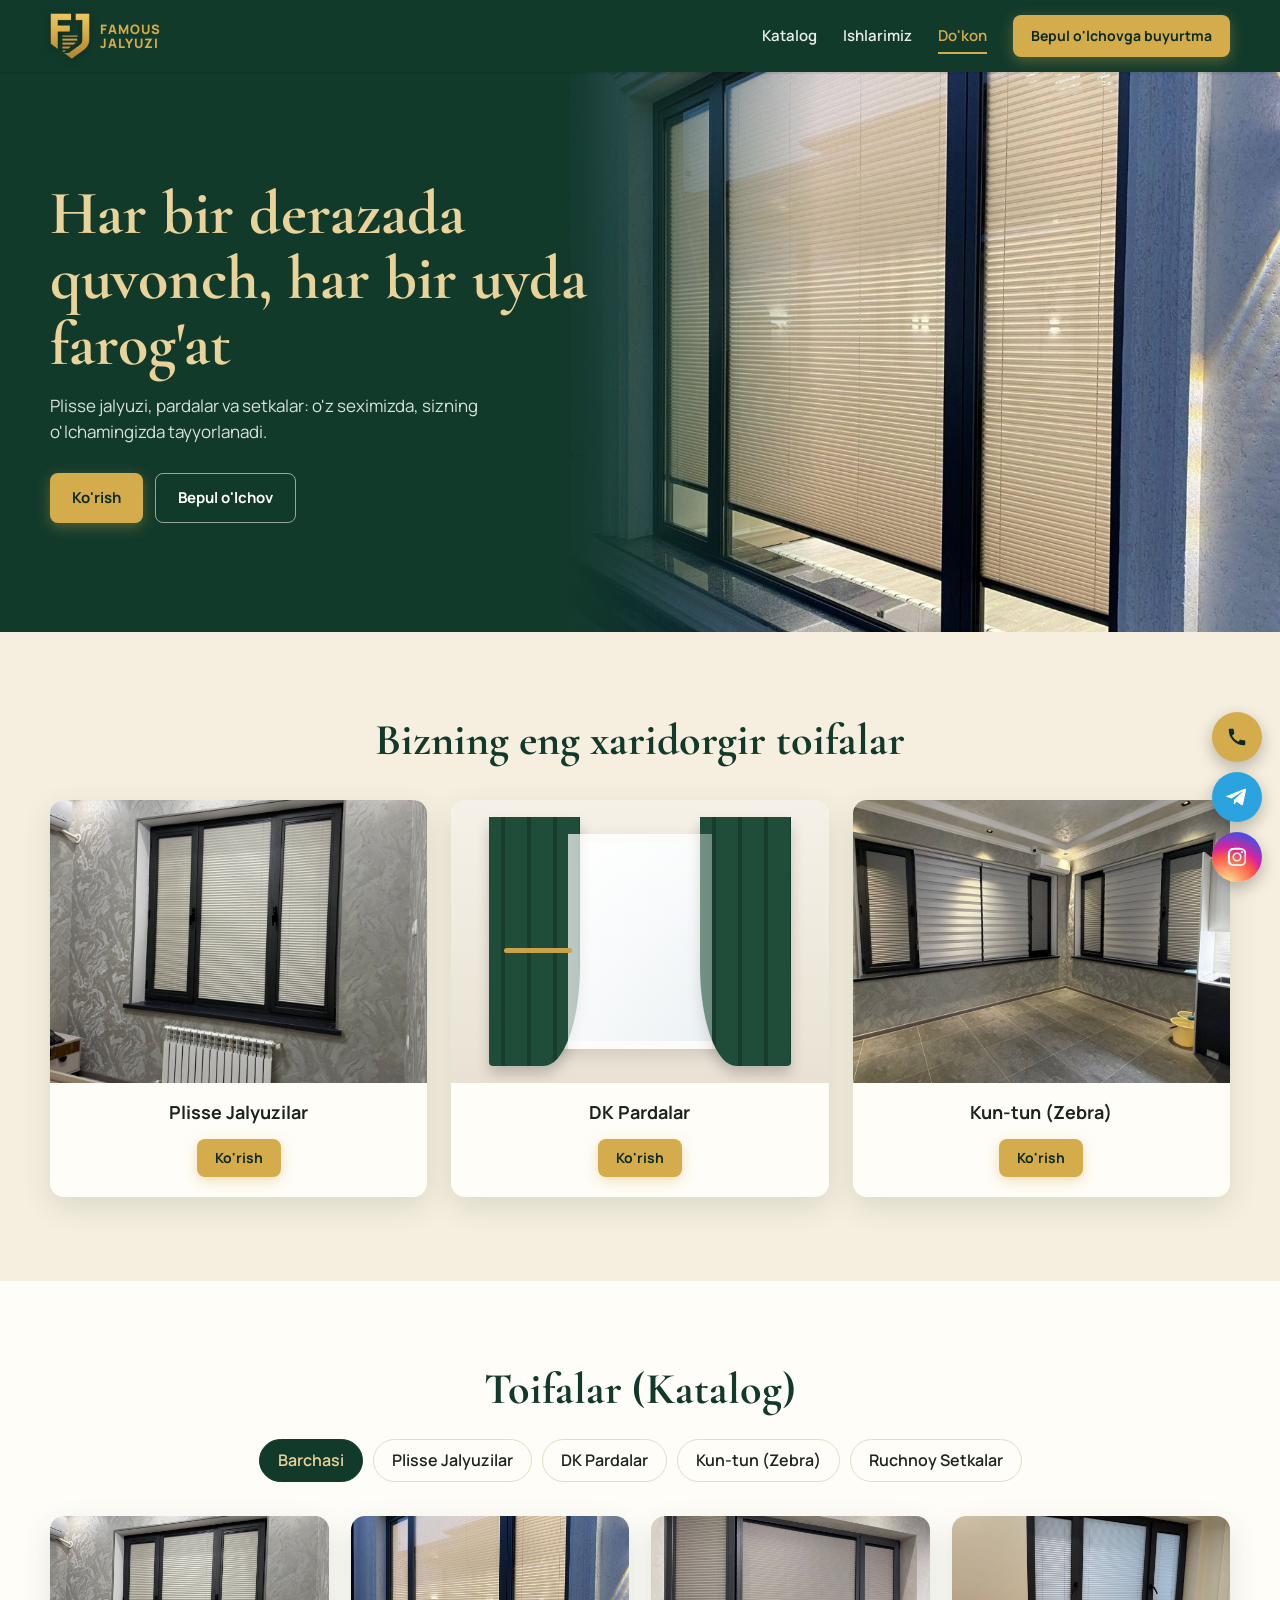
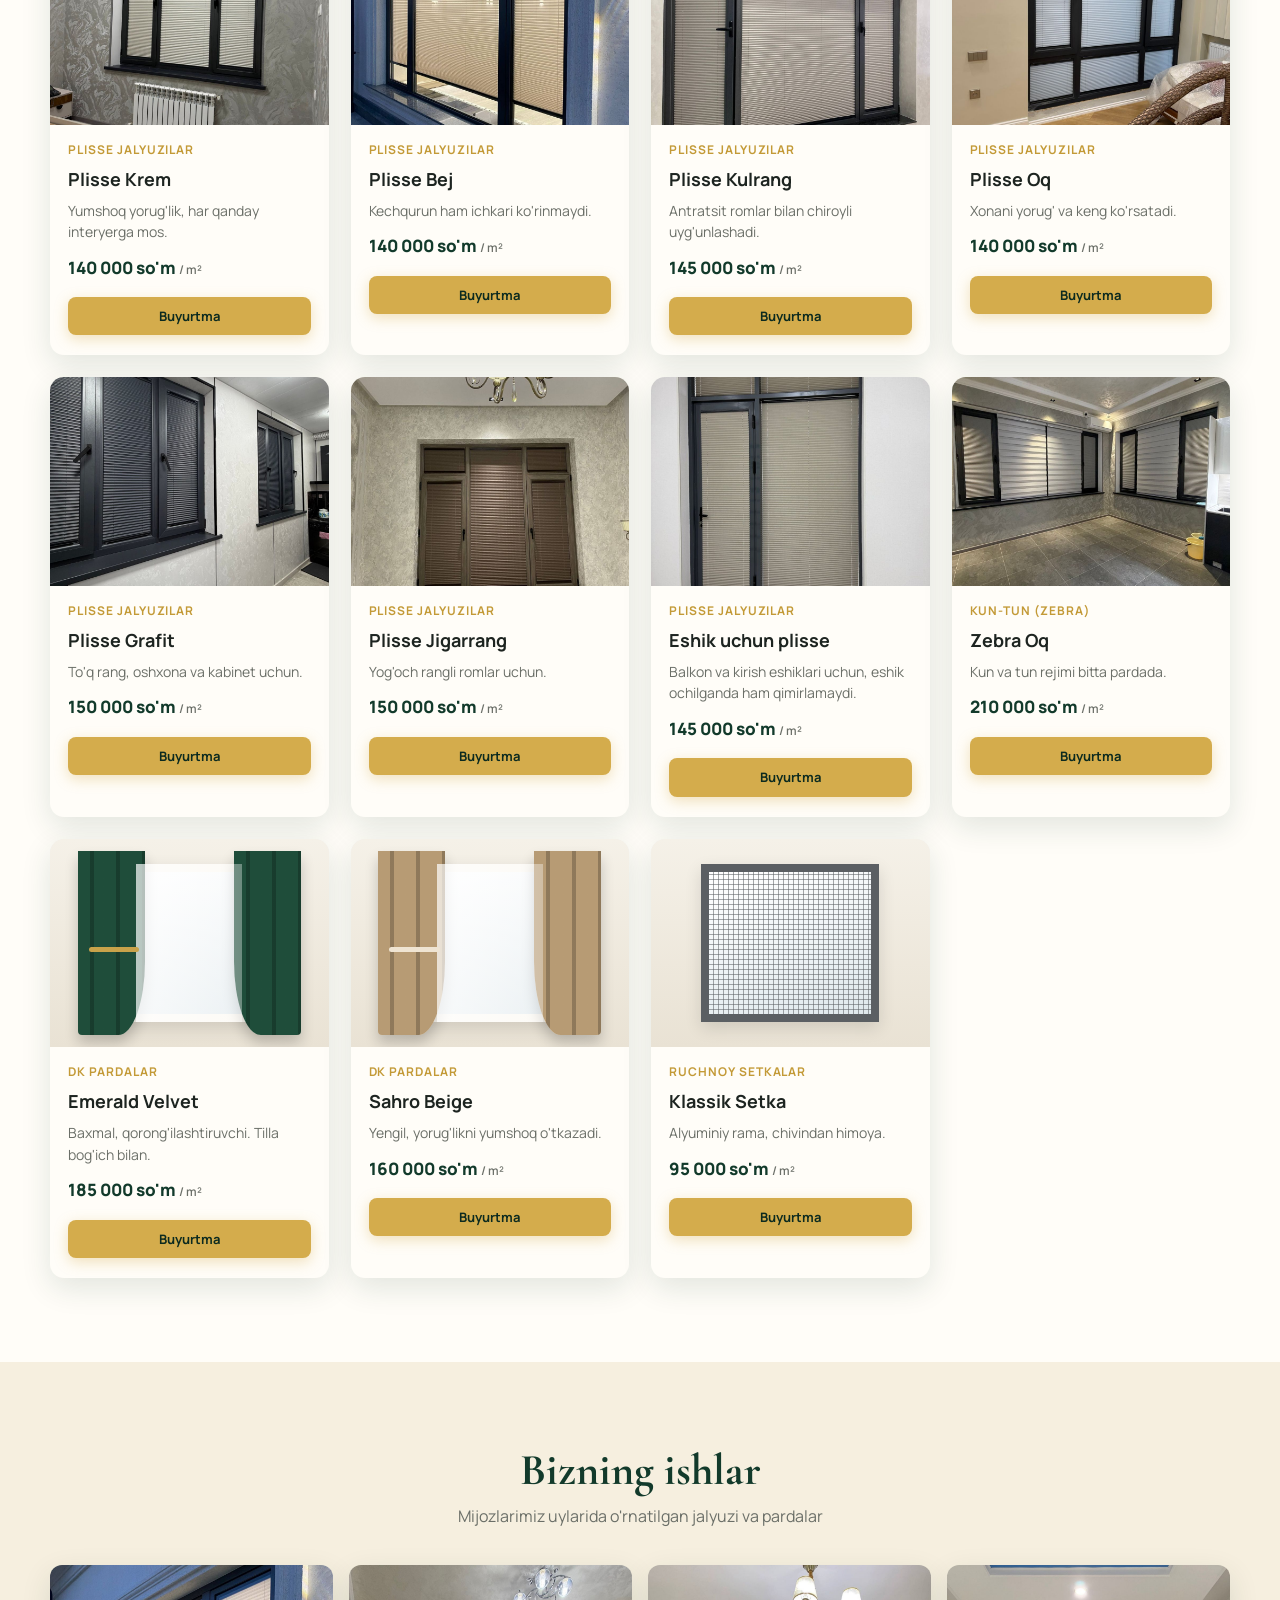
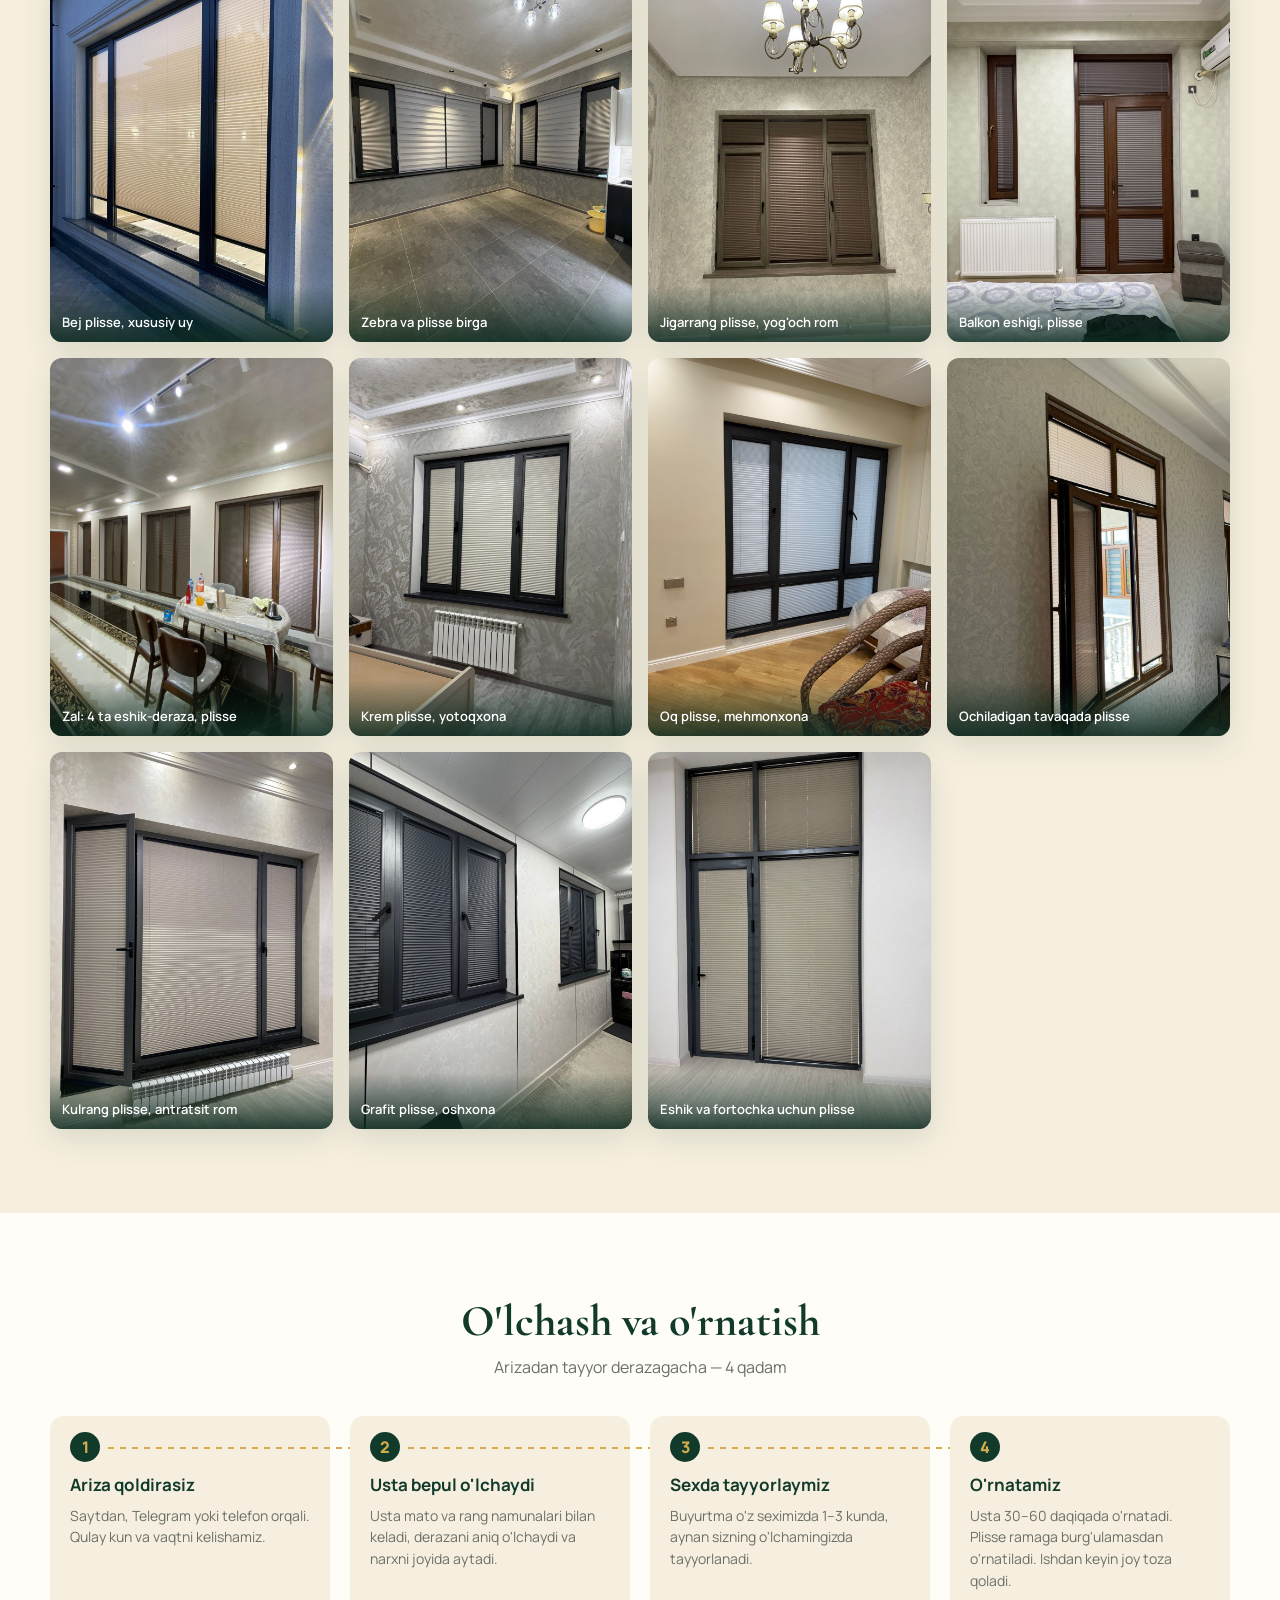
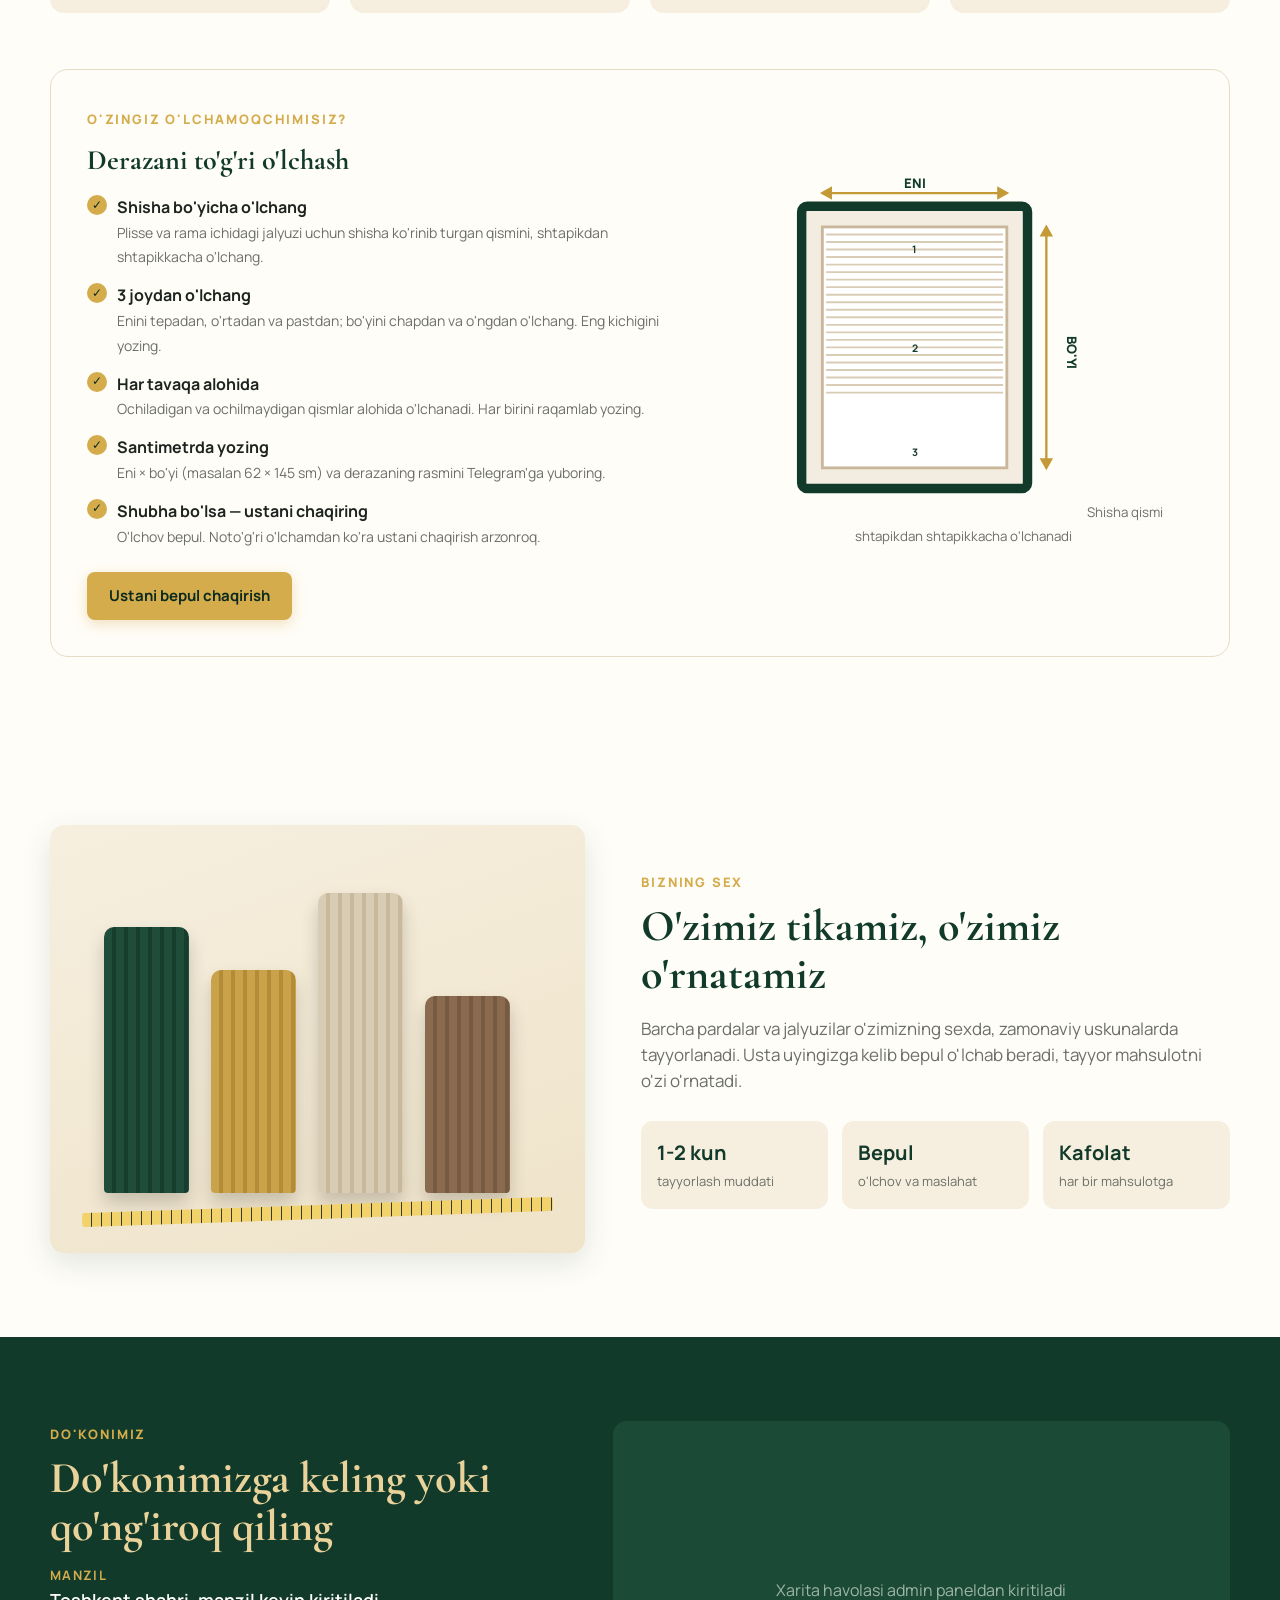
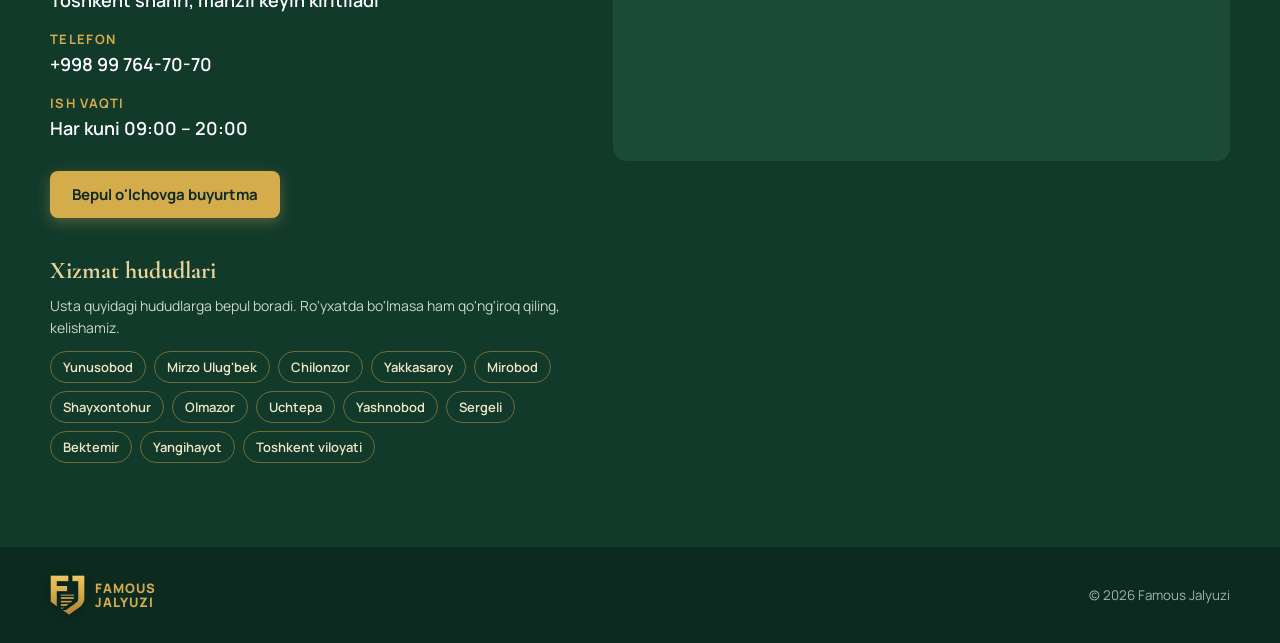
==== commit 42c47791: "Admin /admin manzilida; kalkulyator va Instagram tugmasi olib tashlandi Co-Authored-By: Claude Opus " ====
--- a/index.html
+++ b/index.html
@@ -83,7 +83,6 @@
       <h2 class="h2 center">Videolar</h2>
       <p class="sub center">Instagram sahifamizdagi so'nggi ishlar va maslahatlar</p>
       <div class="videos" id="videos"></div>
-      <div class="center" id="igMore"></div>
     </div>
   </section>
 
@@ -118,27 +117,6 @@
     </div>
   </section>
 
-  <section class="sec sec--green" id="kalkulyator">
-    <div class="wrap calc">
-      <div class="calc__l">
-        <span class="kicker">Kalkulyator</span>
-        <h2 class="h2">Narxni bir daqiqada hisoblang</h2>
-        <p>Derazangiz o'lchamini kiriting. Taxminiy narx 1 m² narxi bo'yicha hisoblanadi; aniq narxni usta o'lchagandan keyin aytamiz.</p>
-      </div>
-      <form class="calc__box" id="calcForm" onsubmit="return false">
-        <label>Mahsulot
-          <select id="cProd"></select>
-        </label>
-        <div class="row2">
-          <label>Eni (sm)<input id="cW" type="number" min="20" max="1000" value="150" inputmode="numeric"></label>
-          <label>Bo'yi (sm)<input id="cH" type="number" min="20" max="600" value="200" inputmode="numeric"></label>
-        </div>
-        <label>Soni<input id="cQ" type="number" min="1" max="50" value="1" inputmode="numeric"></label>
-        <div class="calc__res"><span>Taxminiy narx</span><b id="cRes">0 so'm</b><small id="cArea"></small></div>
-        <button type="button" class="btn btn--gold btn--wide" id="cOrder">Shu hisob bilan buyurtma</button>
-      </form>
-    </div>
-  </section>
 
 
   <section class="sec" id="sex">
--- a/style.css
+++ b/style.css
@@ -318,3 +318,15 @@
 .vbox iframe{position:absolute;left:0;top:calc(var(--ig-top) * -1);width:100%;height:calc(100% + var(--ig-top) + var(--ig-bottom));border:0}
 .video .video__t{background:var(--paper);color:var(--ink);padding:10px 14px 12px}
 @media (max-width:640px){ .videos{grid-template-columns:1fr;max-width:340px} }
+
+/* Video: Instagram ramkasi kesiladi, faqat 9:16 video qoladi.
+   Instagram embed'da video 4:5 qora maydon ichida turadi: shuning uchun
+   iframe kengroq qilinib (142%), yon qora chiziqlar, tepadagi sarlavha
+   va pastdagi layk/izoh qismi ko'rinmaydigan qilinadi. */
+.video{background:#000;border-radius:18px}
+.vbox{--ig-top:56px;aspect-ratio:9/16;overflow:hidden;position:relative;background:#000}
+.vbox iframe{position:absolute;top:calc(var(--ig-top) * -1);left:-21.11%;width:142.22%;height:calc(100% + var(--ig-top) + 420px);border:0}
+.video .video__t{display:none}
+.vig{position:absolute;top:10px;left:10px;z-index:2;width:38px;height:38px;border-radius:11px;display:grid;place-items:center;background:radial-gradient(circle at 30% 107%,#fdf497 0%,#fd5949 45%,#d6249f 60%,#285aeb 90%);box-shadow:0 4px 12px rgba(0,0,0,.35);transition:transform .2s}
+.vig:hover{transform:scale(1.08)}
+.vig svg{width:22px;height:22px;fill:#fff}
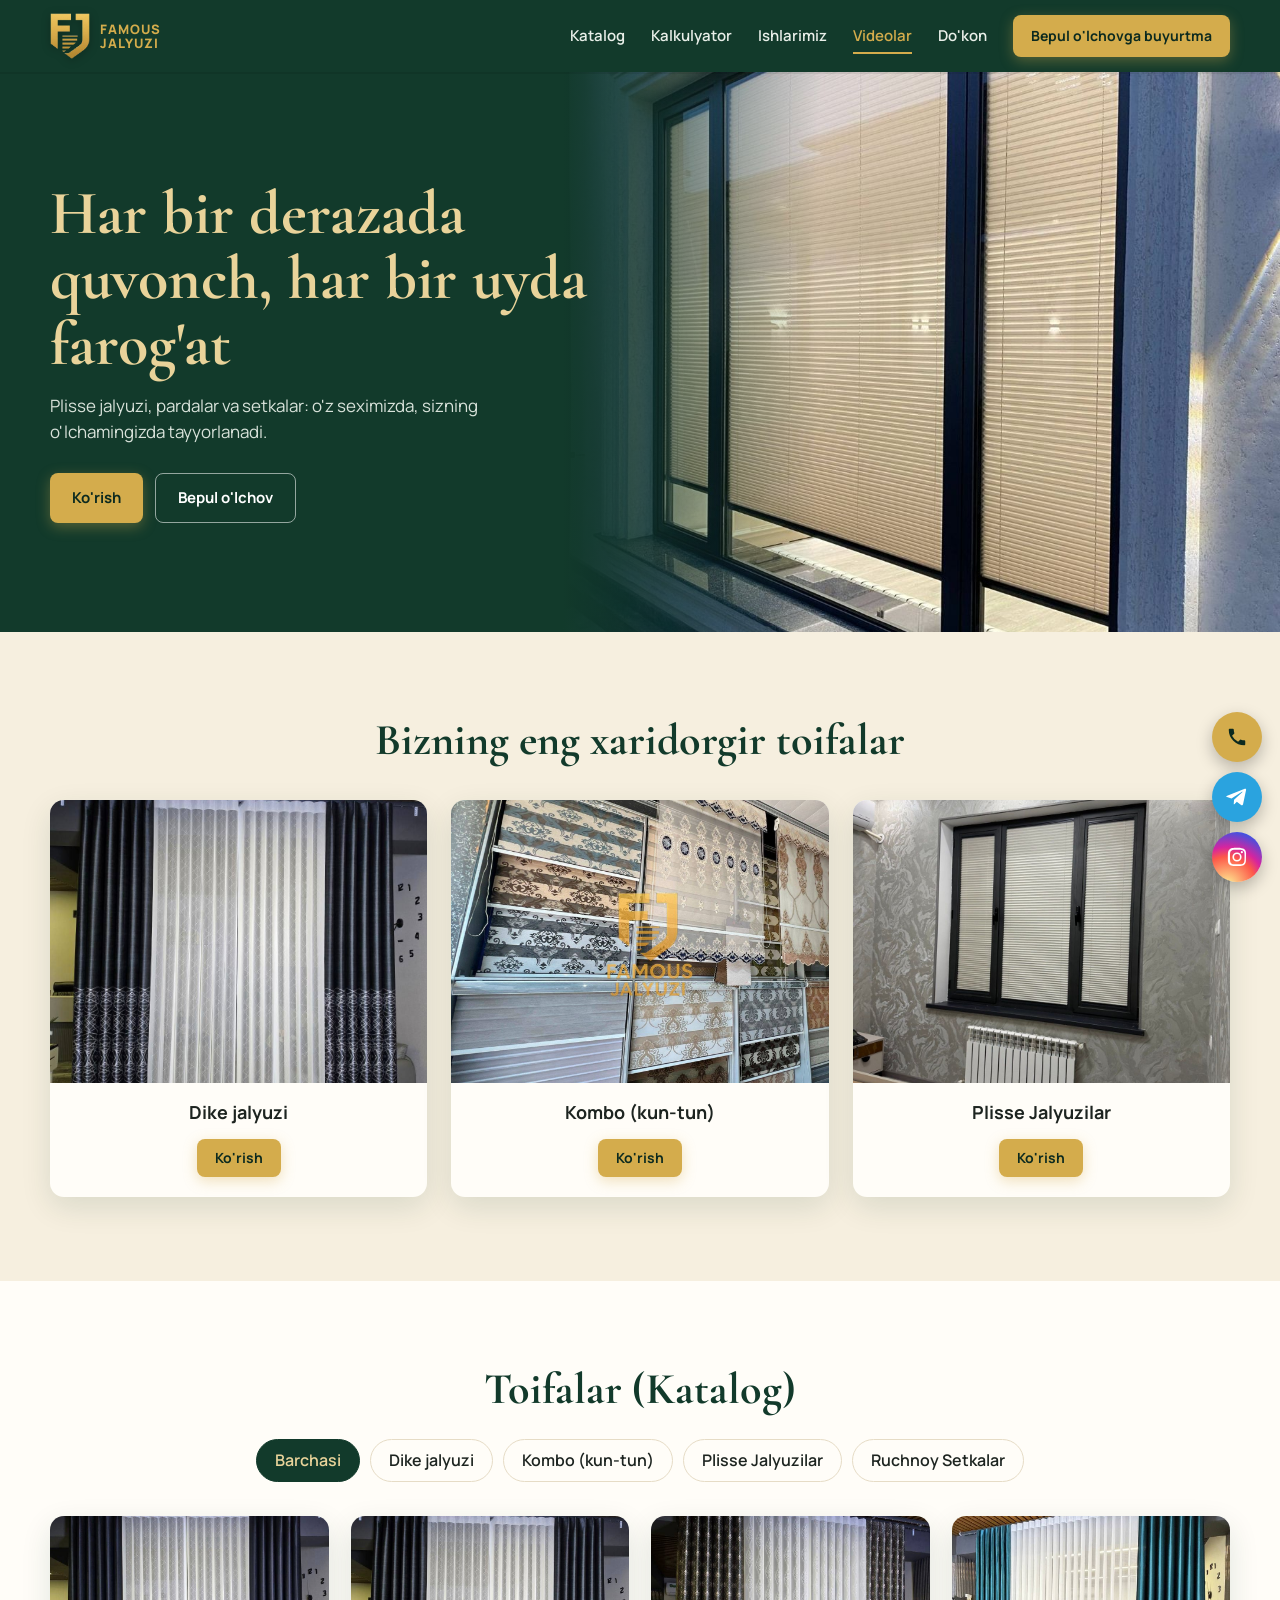
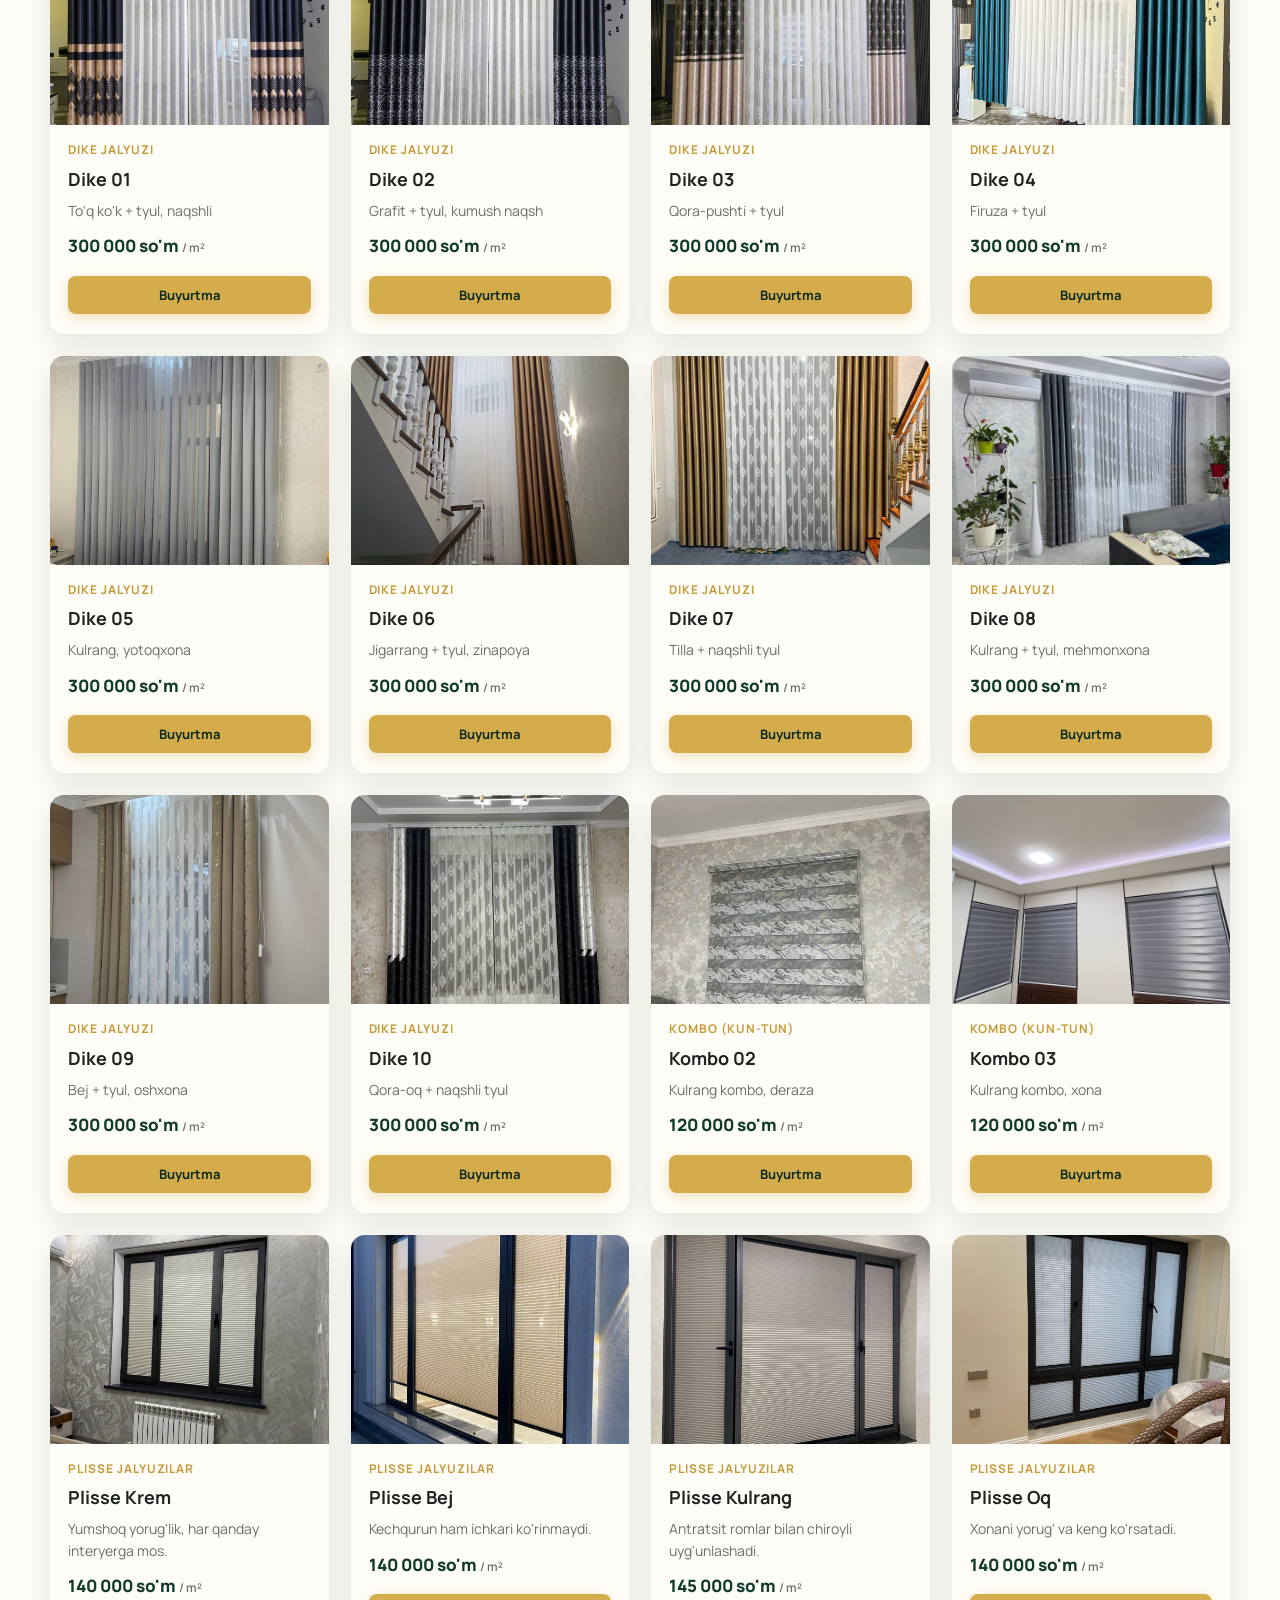
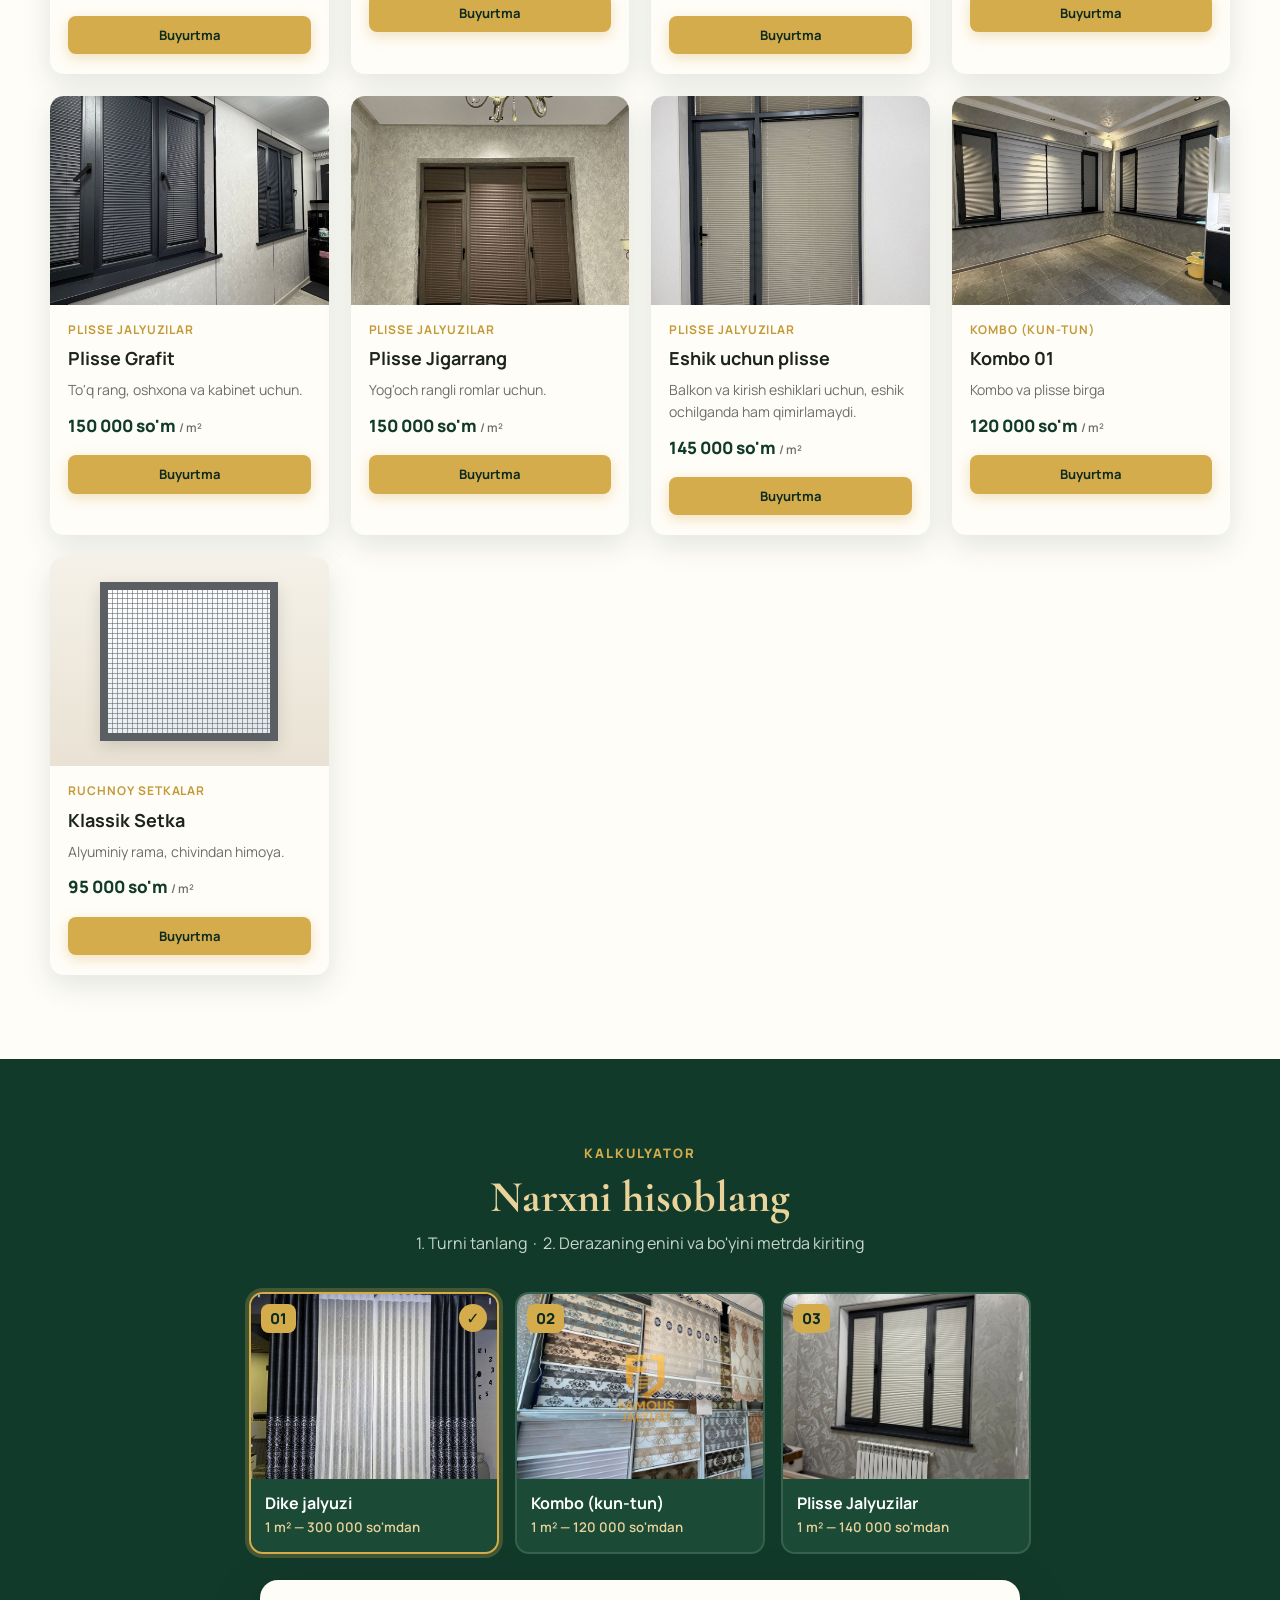
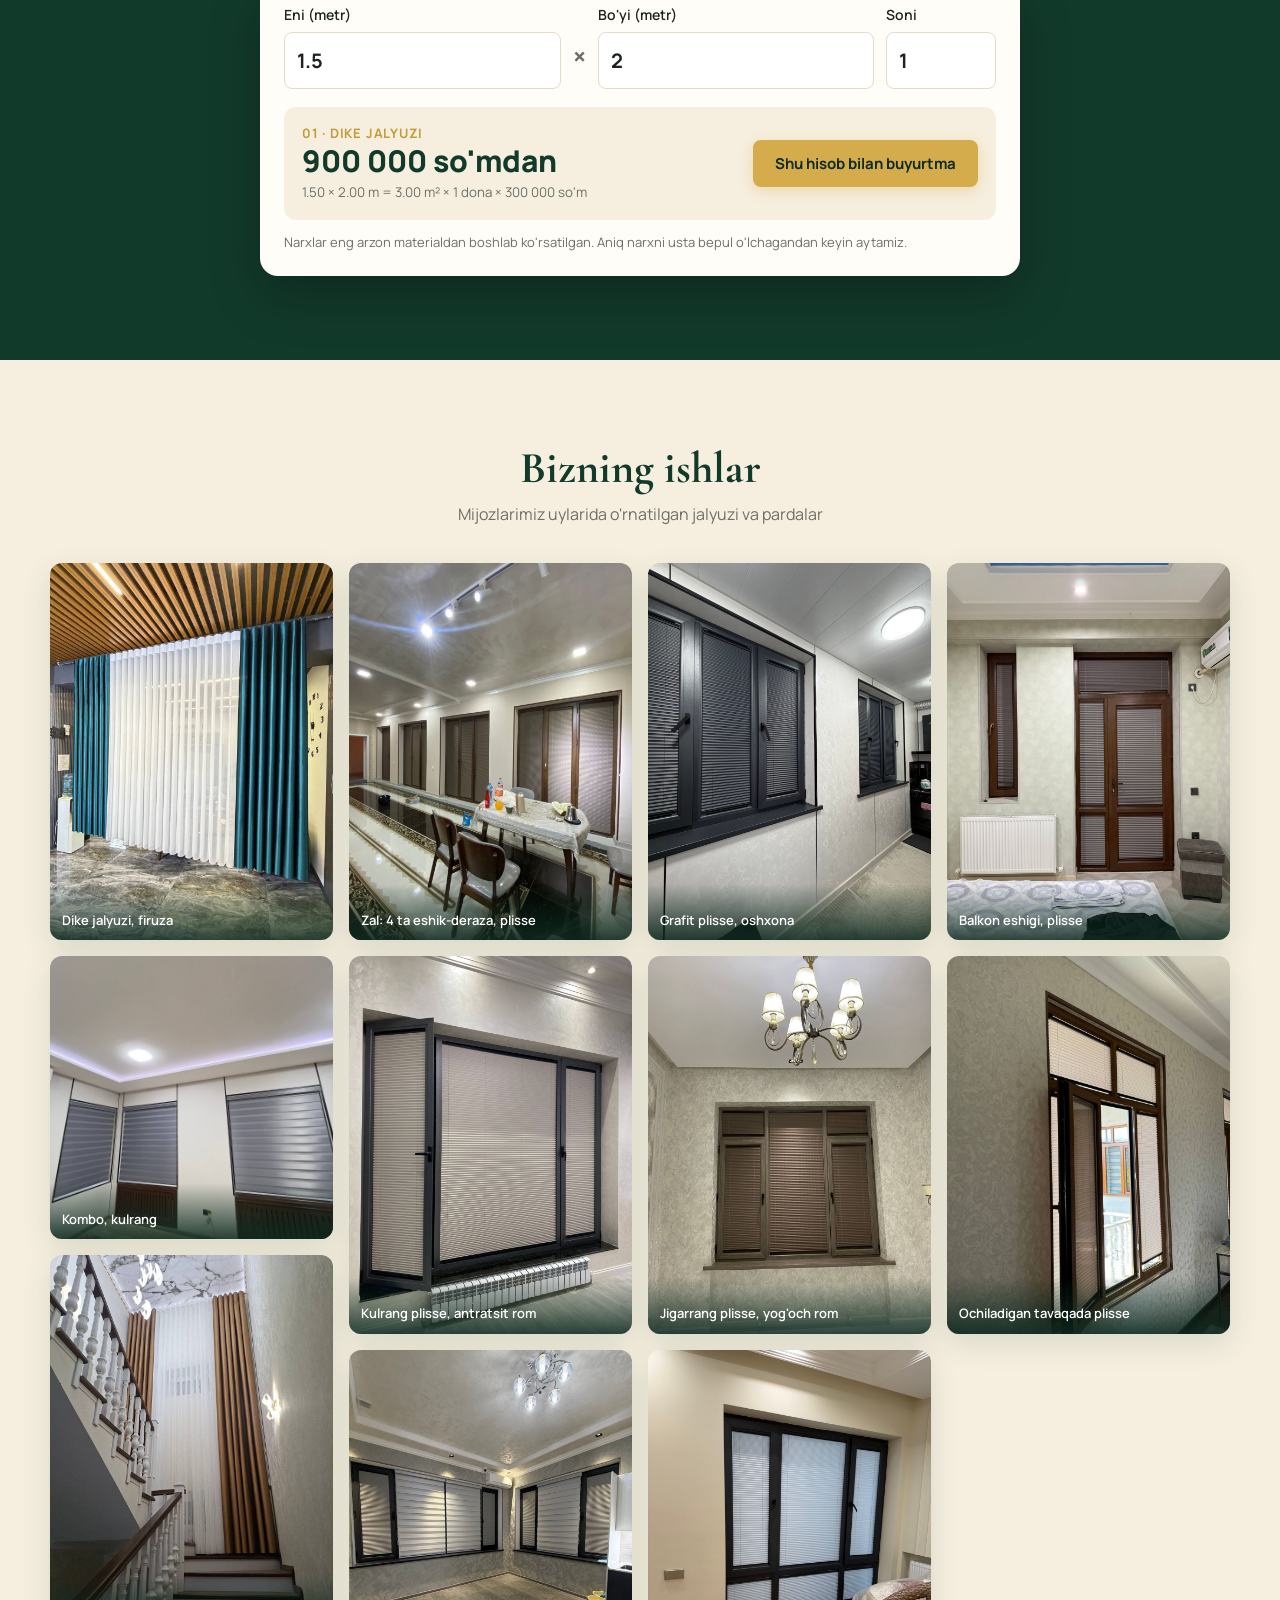
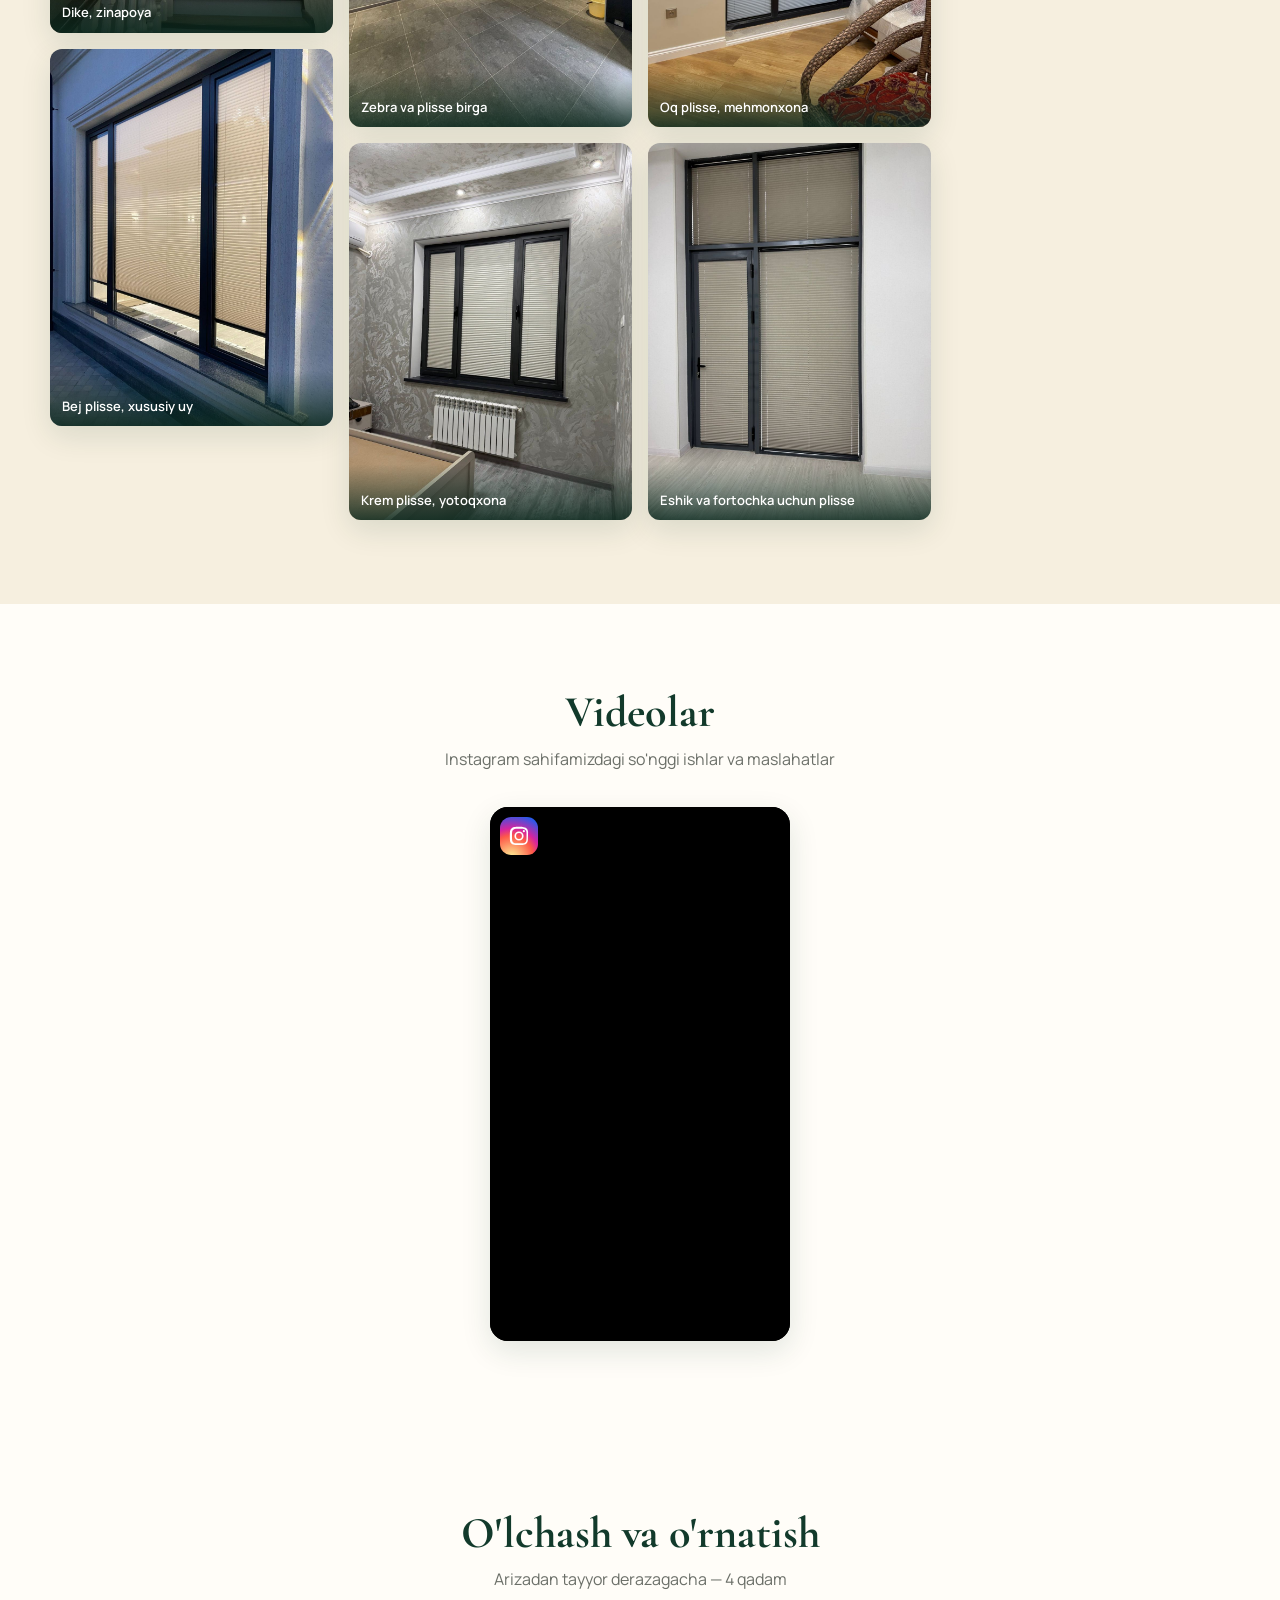
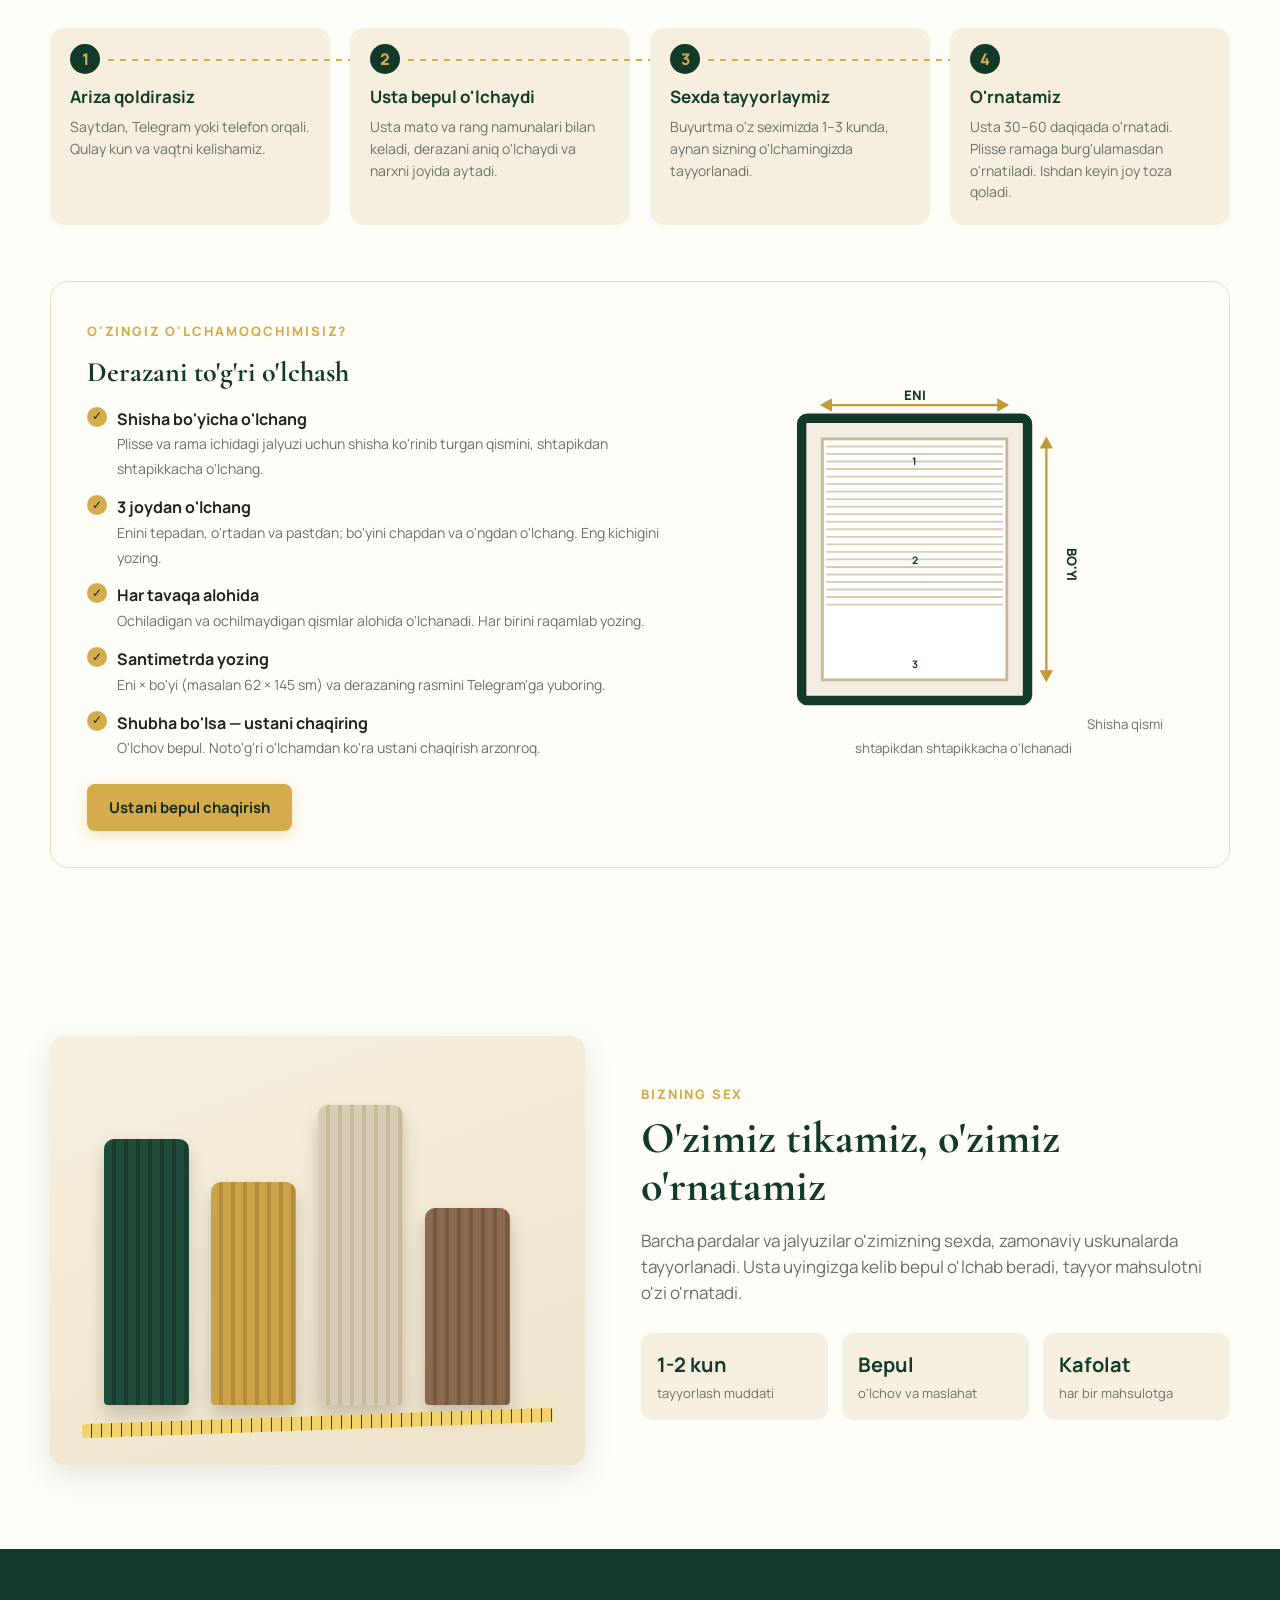
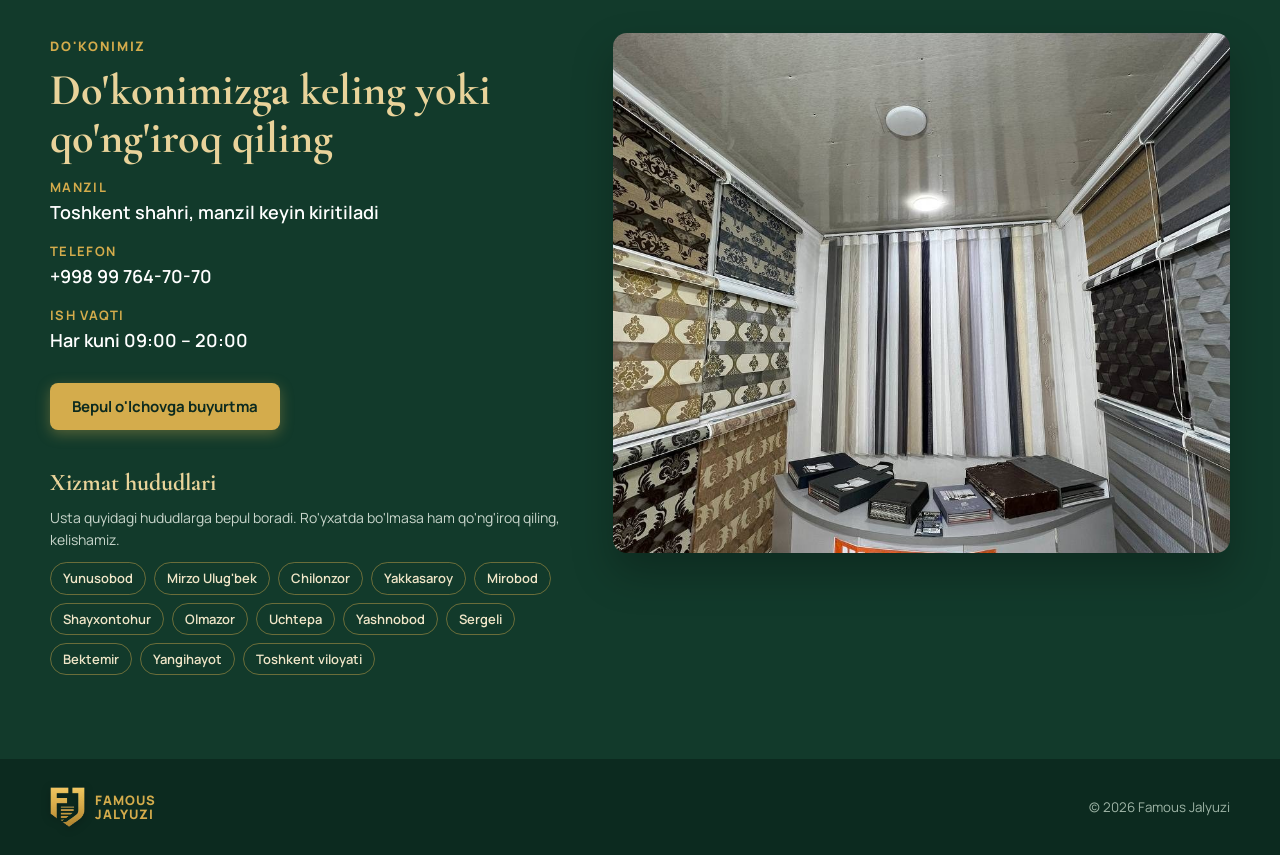
==== commit 64513ae7: "Kalkulyator (01 Dike, 02 Kombo, 03 Plisse, metrda), Dike/Kombo rasmlari, do'kon rasmi Co-Authored-By" ====
--- a/index.html
+++ b/index.html
@@ -22,6 +22,7 @@
     </a>
     <nav class="nav" id="nav">
       <a href="#katalog">Katalog</a>
+      <a href="#kalkulyator">Kalkulyator</a>
       <a href="#ishlar">Ishlarimiz</a>
       <a href="#videolar" hidden>Videolar</a>
       <a href="#dokon">Do'kon</a>
@@ -67,6 +68,28 @@
       <div class="chips" id="chips" role="tablist"></div>
       <div class="grid" id="grid"></div>
       <p class="empty" id="empty" hidden>Bu toifada hozircha mahsulot yo'q.</p>
+    </div>
+  </section>
+
+  <section class="sec sec--green" id="kalkulyator">
+    <div class="wrap">
+      <span class="kicker center-block">Kalkulyator</span>
+      <h2 class="h2 center">Narxni hisoblang</h2>
+      <p class="sub center calc-sub">1. Turni tanlang &nbsp;·&nbsp; 2. Derazaning enini va bo'yini metrda kiriting</p>
+      <div class="ctypes" id="ctypes" role="radiogroup" aria-label="Jalyuzi turi"></div>
+      <div class="cbox">
+        <div class="cbox__in">
+          <label>Eni (metr)<input id="cW" type="text" inputmode="decimal" autocomplete="off" value="1.5" placeholder="masalan 1.5"></label>
+          <span class="cx">×</span>
+          <label>Bo'yi (metr)<input id="cH" type="text" inputmode="decimal" autocomplete="off" value="2" placeholder="masalan 2.1"></label>
+          <label class="cq">Soni<input id="cQ" type="number" inputmode="numeric" min="1" max="50" value="1"></label>
+        </div>
+        <div class="cres">
+          <div><span id="cType">—</span><b id="cRes">0 so'm</b><small id="cArea"></small></div>
+          <button type="button" class="btn btn--gold" id="cOrder">Shu hisob bilan buyurtma</button>
+        </div>
+        <p class="cnote" id="cNote"></p>
+      </div>
     </div>
   </section>
 
@@ -155,7 +178,8 @@
           <ul id="areas"></ul>
         </div>
       </div>
-      <div class="map" id="map"><div class="map__ph">Xarita havolasi admin paneldan kiritiladi</div></div>
+      <div class="dokon-r"><img class="dokon-img" id="storeImg" alt="Famous Jalyuzi do'koni" loading="lazy" hidden>
+      <div class="map" id="map"><div class="map__ph">Xarita havolasi admin paneldan kiritiladi</div></div></div>
     </div>
   </section>
 </main>
--- a/style.css
+++ b/style.css
@@ -324,9 +324,48 @@
    iframe kengroq qilinib (142%), yon qora chiziqlar, tepadagi sarlavha
    va pastdagi layk/izoh qismi ko'rinmaydigan qilinadi. */
 .video{background:#000;border-radius:18px}
-.vbox{--ig-top:56px;aspect-ratio:9/16;overflow:hidden;position:relative;background:#000}
+.vbox{--ig-top:54px;aspect-ratio:9/16;overflow:hidden;position:relative;background:#000}
 .vbox iframe{position:absolute;top:calc(var(--ig-top) * -1);left:-21.11%;width:142.22%;height:calc(100% + var(--ig-top) + 420px);border:0}
 .video .video__t{display:none}
 .vig{position:absolute;top:10px;left:10px;z-index:2;width:38px;height:38px;border-radius:11px;display:grid;place-items:center;background:radial-gradient(circle at 30% 107%,#fdf497 0%,#fd5949 45%,#d6249f 60%,#285aeb 90%);box-shadow:0 4px 12px rgba(0,0,0,.35);transition:transform .2s}
 .vig:hover{transform:scale(1.08)}
 .vig svg{width:22px;height:22px;fill:#fff}
+
+/* kalkulyator */
+#kalkulyator .h2{color:var(--gold-soft)}
+.center-block{display:block;text-align:center}
+.calc-sub{color:#c9d6cc!important}
+.ctypes{display:grid;grid-template-columns:repeat(auto-fit,minmax(200px,250px));justify-content:center;gap:16px;margin:30px 0 26px}
+.ctype{display:flex;flex-direction:column;text-align:left;padding:0;border:2px solid rgba(255,255,255,.12);border-radius:14px;overflow:hidden;background:var(--green-2);color:#fff;cursor:pointer;transition:border-color .2s,transform .2s,box-shadow .2s}
+.ctype:hover{transform:translateY(-3px)}
+.ctype.on{border-color:var(--gold);box-shadow:0 0 0 4px rgba(212,172,76,.25)}
+.ctype__img{position:relative;display:block;aspect-ratio:4/3;overflow:hidden;background:#eee}
+.ctype__img img{width:100%;height:100%;object-fit:cover}
+.ctype__n{position:absolute;top:10px;left:10px;font-style:normal;font-weight:800;font-size:15px;background:var(--gold);color:var(--green-3);border-radius:8px;padding:3px 9px}
+.ctype.on .ctype__img::after{content:"✓";position:absolute;top:10px;right:10px;width:28px;height:28px;border-radius:50%;background:var(--gold);color:var(--green-3);display:grid;place-items:center;font-weight:800}
+.ctype__b{padding:12px 14px 14px;display:grid;gap:2px}
+.ctype__b b{font-size:16px}
+.ctype__b small{color:var(--gold-soft);font-weight:600}
+.cbox{max-width:760px;margin:0 auto;background:var(--paper);color:var(--ink);border-radius:18px;padding:24px;box-shadow:0 20px 50px rgba(0,0,0,.25)}
+.cbox__in{display:grid;grid-template-columns:1fr auto 1fr 110px;gap:12px;align-items:end}
+.cbox input{font-size:20px;font-weight:700;padding:12px}
+.cx{font-size:26px;font-weight:700;color:var(--muted);padding-bottom:12px}
+.cres{display:flex;justify-content:space-between;align-items:center;gap:16px;flex-wrap:wrap;margin-top:18px;background:var(--cream);border-radius:12px;padding:16px 18px}
+.cres span{display:block;font-size:13px;font-weight:700;color:var(--gold-2);text-transform:uppercase;letter-spacing:.06em}
+.cres b{display:block;font-size:30px;color:var(--green);font-weight:800;line-height:1.2}
+.cres small{color:var(--muted)}
+.cnote{margin:12px 0 0;font-size:13px;color:var(--muted)}
+
+/* do'kon rasmi */
+.dokon-r{display:grid;gap:16px}
+.dokon-img{width:100%;max-height:520px;object-fit:cover;border-radius:var(--r);box-shadow:0 20px 40px rgba(0,0,0,.25)}
+
+@media (max-width:640px){
+  .ctypes{grid-template-columns:repeat(auto-fit,minmax(140px,1fr));gap:10px}
+  .ctype__b b{font-size:14px}
+  .cbox{padding:16px}
+  .cbox__in{grid-template-columns:1fr auto 1fr}
+  .cq{grid-column:1/-1}
+  .cres b{font-size:24px}
+  .cres .btn{width:100%}
+}
